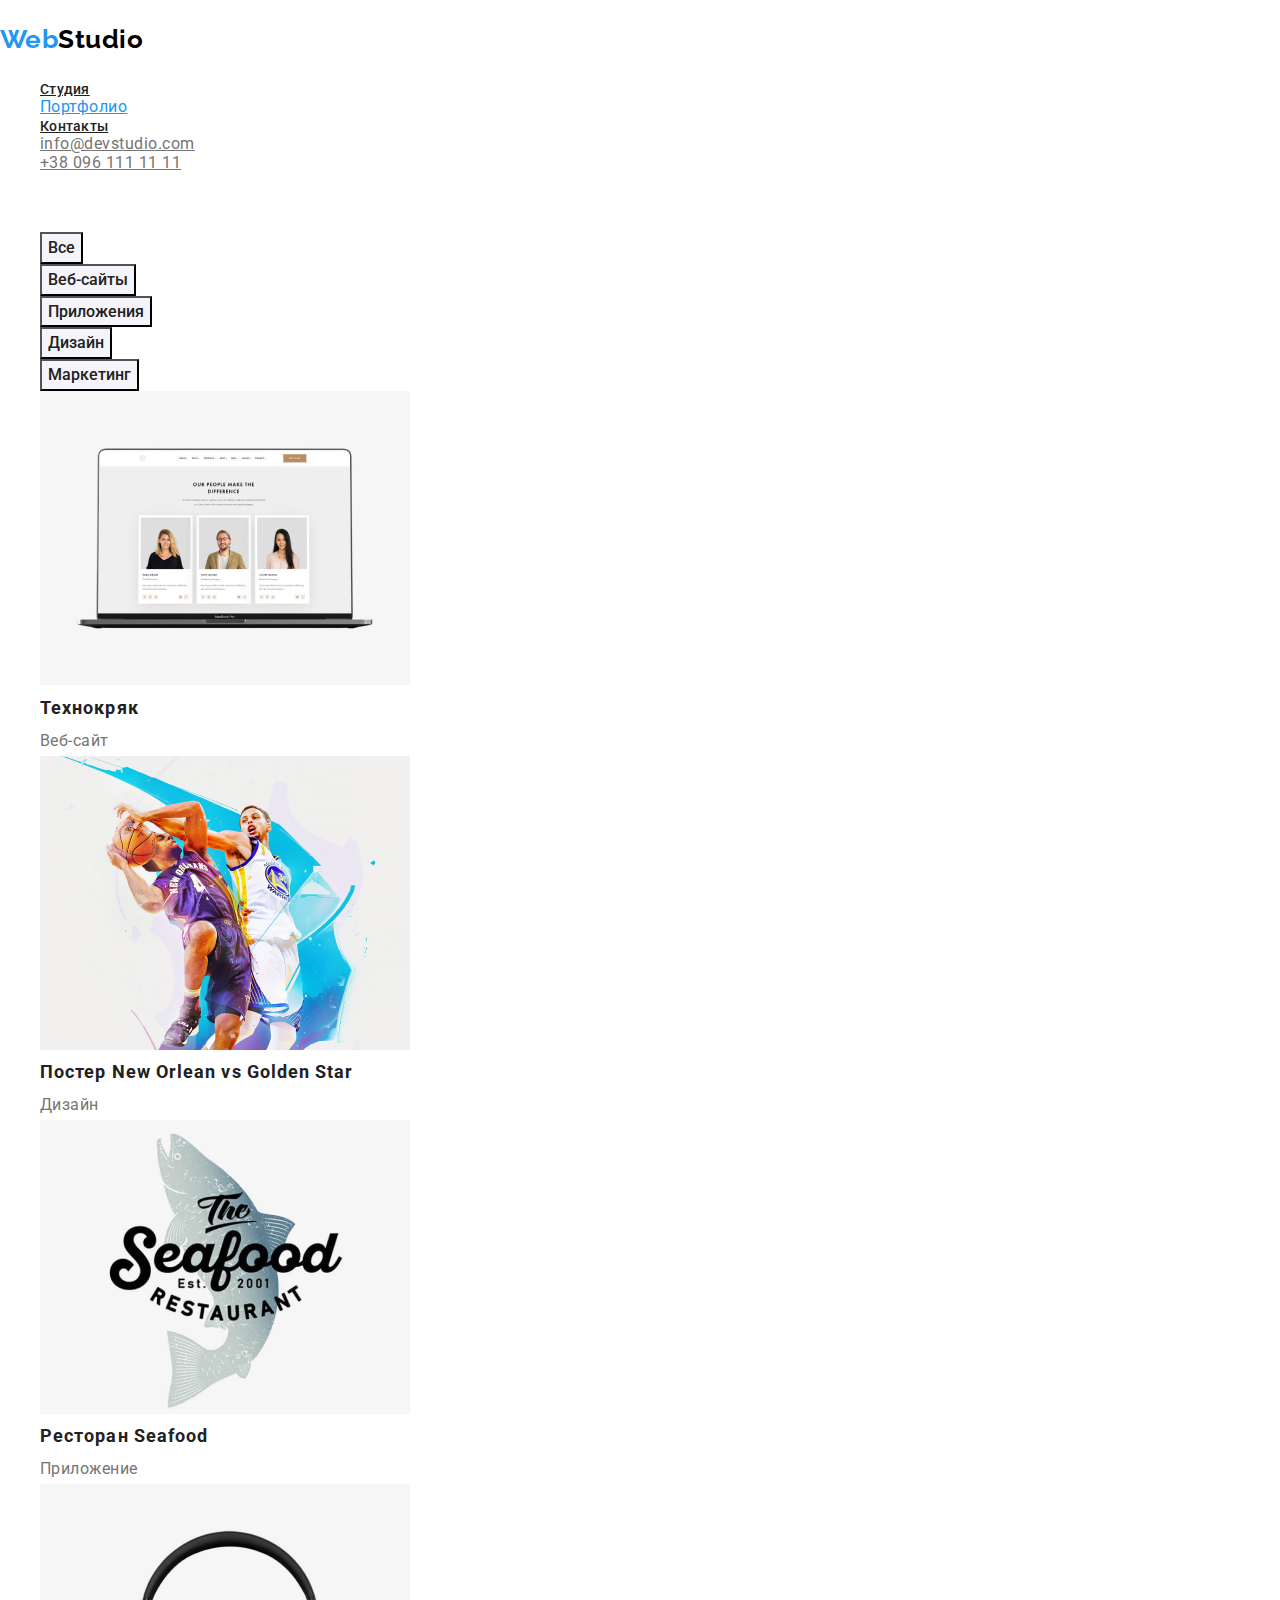
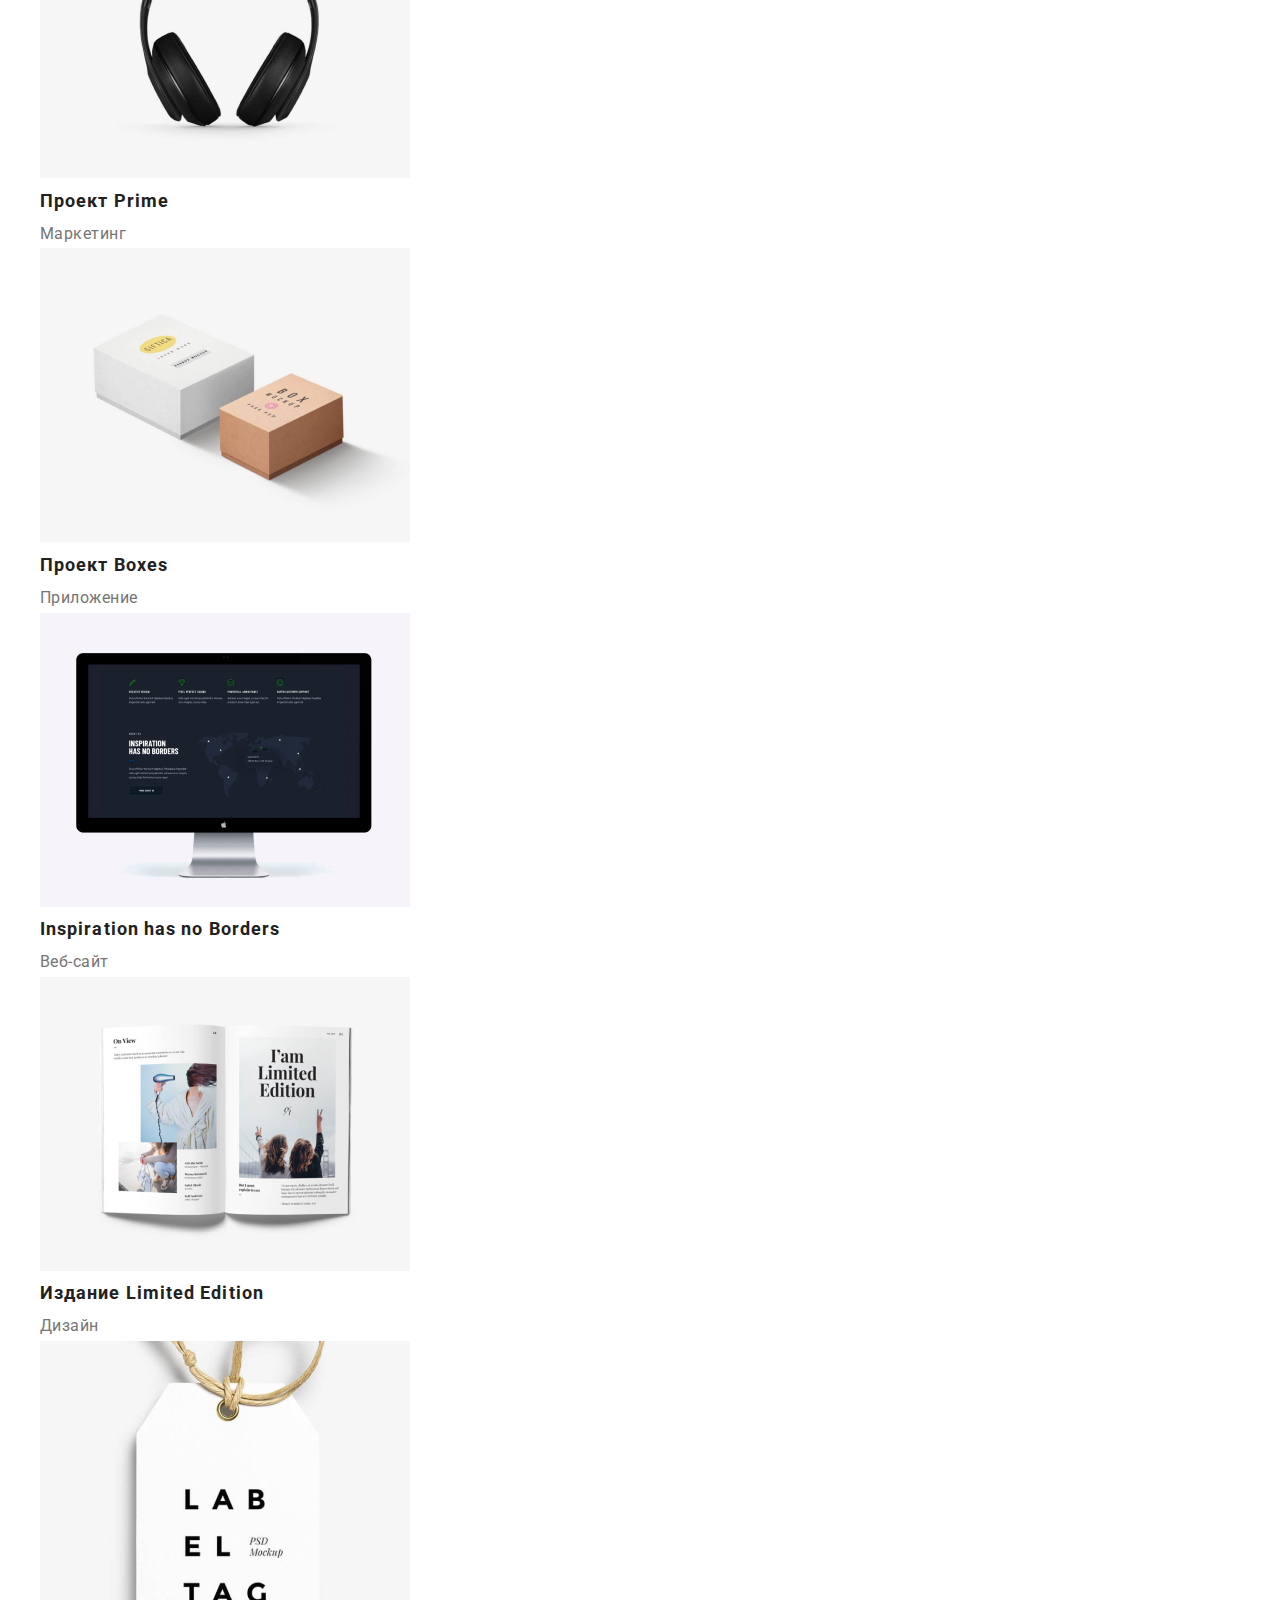
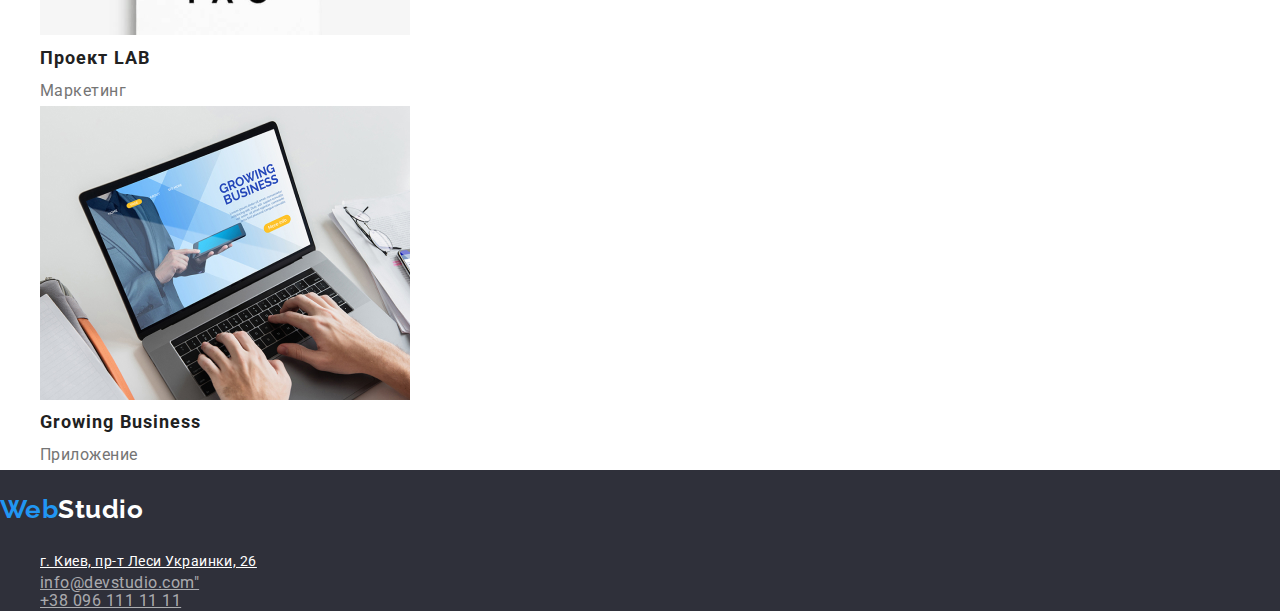
==== portfolio.html @ 5dd2f389 "buttons updted" ====
<!DOCTYPE html>
<html lang="ru">

<head>
    <meta charset="UTF-8" />
    <meta name="description" content="web studio site" />
    <title>бизнес решения</title>
    <link href="https://fonts.googleapis.com/css2?family=Raleway:wght@700&family=Roboto:wght@400;500;700;900&display=swap"
        rel="stylesheet">
    <link rel="stylesheet" href="https://cdnjs.cloudflare.com/ajax/libs/modern-normalize/1.1.0/modern-normalize.min.css">    
       <link rel="stylesheet" href="./css/styles.css">
</head>
<body>
        <header>
        <nav>
            <a href="./index.html" class="logo">Web<span class="logo-color">Studio</span></a>
            <ul class="list">
                <li><a href="./index.html" class="site-nav">Студия</a></li>
                <li><a href="./portfolio.html" class="site-nav-link-current">Портфолио</a></li>
                <li><a href="" class="site-nav">Контакты</a></li>
            </ul>
        </nav>
        <ul class="list">
            <li>
                <a href="mailto:info@devstudio.com" class="contacts">info@devstudio.com</a>
            </li>
            <li><a href="tel:+380961111111" class="contacts">+38 096 111 11 11</a></li>
        </ul>
    </header>
    <main>
        <section>
 <h1>list-of-services</h1>
<ul class="list">
    <li><button type="button" class="button-secondary">Все</button></li>
    <li><button type="button" class="button-secondary">Веб-сайты</button></li>
    <li><button type="button" class="button-secondary">Приложения</button></li>
    <li><button type="button" class="button-secondary">Дизайн</button></li>
    <li><button type="button" class="button-secondary">Маркетинг</button></li>
</ul>  
<ul class="list">
    <li>
    <img src="./images/team.jpg" alt="team" width="370">
   
        <h2 class="portfolio-name">Технокряк</h2>
        <p class="portfolio-filter">Веб-сайт</p>
    </li>
        <li>
            <img src="./images/bascetbolists).jpg" alt="poster" width="370">            <h2 class="portfolio-name">Постер New Orlean vs Golden Star</h2>
            <p class="portfolio-filter">Дизайн</p>
        </li>
            <li>  
                    <img src="./images/resaurant-logo.jpg" alt="logo-of-restaurant" width="370">
                <h2 class="portfolio-name">Ресторан Seafood</h2>
                <p class="portfolio-filter">Приложение</p>
            </li>
                <li>
                    <img src="./images/earpods.jpg" alt="earpods" width="370">
                     <h2 class="portfolio-name">Проект Prime</h2>
                    <p class="portfolio-filter">Маркетинг</p>
                </li>
        <li>
         
            <img src="./images/boxes.jpg" alt="two-boxes" width="370">
           
            <h2 class="portfolio-name">Проект Boxes</h2>
            <p class="portfolio-filter">Приложение</p>
        </li>
        <li>
             <img src="./images/desktop.jpg" alt="desktop" width="370">
              <h2 class="portfolio-name">Inspiration has no Borders</h2>
            <p class="portfolio-filter">Веб-сайт</p>
        </li>
        <li>
              <img src="./images/magazine.jpg" alt="magazin" width="370">
            <h2 class="portfolio-name">Издание Limited Edition</h2>
            <p class="portfolio-filter">Дизайн</p>
        </li>
        <li>
        
            <img src="./images/label-tag.jpg" alt="label-tag" width="370">
            
            <h2 class="portfolio-name">Проект LAB</h2>
            <p class="portfolio-filter">Маркетинг</p>
        </li>
        <li>
          
            <img src="./images/notebook.jpg" alt="note-book" width="370">
           
            <h2 class="portfolio-name">Growing Business</h2>
            <p class="portfolio-filter">Приложение</p>
        </li>
</ul>
</section>
</main>
<footer>
    <a href="./index.html" class="logo">Web<span class="logo-color-footer">Studio</span></a>
    <address>
    <ul class="list">
        <li><a href="" class="address">г. Киев, пр-т Леси Украинки, 26</a></li>
        <li><a href="mailto:info@devstudio.com" class="email">info@devstudio.com"</a> <br></li>
        <li><a href="tel:+380961111111" class="email">+38 096 111 11 11</a></li>
    </ul>
    </address>
    
</footer>
    
</body>
</html>
---- css/styles.css ----
<head>
  <!-- Сначала нормализатор -->
  <link
    rel="stylesheet"
    href="https://cdnjs.cloudflare.com/ajax/libs/modern-normalize/1.0.0/modern-normalize.min.css"
  />
  <!-- Потом ваши стили -->
  <link rel="stylesheet" href="ссылка на ваш файл стилей" />
</head>


html {
  box-sizing: border-box;
}
*,
*::before,
*::after {
  box-sizing: inherit;
}
.container {
  width: 1200px;
  outline: 2px solid tomato;
}

:root {
  --primary-text-color: #757575;
  --title-text-color: #212121;
  --accent-color: #2196f3;
  --primary-white-color: #e5e5e5;
  --primary-background-color: #ffffff;
}

/* general parameters */
body {
  background-color: var(--primary-background-color);
  color: var(--primary-text-color);
  letter-spacing: 0.03em;

  font-family: Roboto, sans-serif;
}

/* header */
.logo {
  font-family: Raleway, sans-serif;
  color: var(--accent-color);

  font-weight: bold;
  font-size: 26px;
  line-height: 1.19;
  text-decoration: none;

  display: inline-block;
  padding-top: 24px;
  padding-bottom: 25px;
}
.logo-color {
  color: #000000;
}
.logo-color-footer {
  color: #ffffff;
}
.list {
  list-style: none;
}
/* nav */
.site-nav {
  color: var(--title-text-color);
  font-weight: 500;
  font-size: 14px;
  line-height: 1.14;
  letter-spacing: 0.02em;

  display: inline-block;
}
.site-nav:hover,
.site-nav:focus {
  color: var(--accent-color);
}
.site-nav-link-current {
  color: var(--accent-color);

  display: inline-block;
}
/* contacts */
.contacts {
  color: var(--primary-text-color);
  display: inline-block;
}
.contacts:hover,
.contacts:focus {
  color: var(--accent-color);
}

.header-nav {
  padding-bottom: 25px;
  padding-top: 25px;
}
.header-contacts {
  padding-bottom: 32px;
  padding-top: 32px;
  min-width: 135px;
  margin-bottom: 0px;
}
/* main section */
.banner {
  background-color: #2f303a;
  width: 1600px;
}
.main-title {
  padding: 200px 252px 280px 252px;
  min-width: 696px;
  margin-bottom: 0px;
  text-align: center;
}
h1 {
  color: var(--primary-background-color);
  font-style: normal;
  font-weight: 900;
  font-size: 44px;
  line-height: 1.36;
  text-align: center;
  letter-spacing: 0.06em;
  text-transform: uppercase;
}
h1,
h2,
h3,
p,
ul {
  margin-top: 0px;
  margin-bottom: 0px;
}
/* Features */
/* features header */
.features-header {
  color: var(--title-text-color);

  font-style: normal;
  font-size: 14px;
  line-height: 1.14;
  letter-spacing: 0.03em;
  text-transform: uppercase;
}
/* features text */
.features-text {
  font-style: normal;
  font-weight: normal;
  font-size: 14px;
  line-height: 1.71;
  letter-spacing: 0.03em;
}

.section-title {
  color: var(--title-text-color);

  font-size: 36px;
  line-height: 1.17;
  text-align: center;
  text-align: center;
  letter-spacing: 0.03em;
}

/* buttons parameters */
.button-primary {
  border-radius: 4px;
  padding: 10px 32px;
  min-width: 200px;
  margin: 350px 500px 200px 500px;
  text-align: center;

  color: var(--primary-background-color);
  background-color: var(--accent-color);

  font-weight: bold;
  font-size: 16px;
  line-height: 1.87;
  display: flex;
  align-items: center;
  text-align: center;
  letter-spacing: 0.06em;
  cursor: pointer;
}
.button-primary-container {
  min-width: 200px;
  margin: 350px 500px 200px 500px;
}
button {
  font: inherit;
  cursor: pointer;
}

/* Team */
.team {
  background-color: var(--primary-white-color);
}
.team-photo {
  background-color: #ffffff;
}

.name {
  color: var(--title-text-color);

  font-style: normal;
  font-weight: 500;
  font-size: 16px;
  line-height: 1.19;
  text-align: center;
}

.position {
  font-size: 16px;
  line-height: 1.19;
  text-align: center;
}

/* footer */
footer {
  background-color: #2f303a;
}
.address {
  color: var(--primary-background-color);
  font-style: normal;
  font-size: 14px;
  line-height: 1.71;
  display: inline-block;
}

.email {
  color: rgba(255, 255, 255, 0.6);
  font-style: normal;
  display: inline-block;
}

.email:hover,
.email:focus {
  color: var(--accent-color);
}

/* Portfolio page */
.button-secondary {
  color: var(--title-text-color);
  background-color: #f5f4fa;
  font-weight: 500;
  font-size: 16px;
  line-height: 1.62;
  text-align: center;
  cursor: pointer;
}
.button-secondary:focus,
.button-secondary:hover {
  color: var(--primary-background-color);
  background-color: var(--accent-color);
}
.portfolio-name {
  color: var(--title-text-color);

  font-style: normal;
  font-size: 18px;
  line-height: 2;
  letter-spacing: 0.06em;
}
.portfolio-filter {
  color: var(--primary-text-color);

  font-weight: normal;
  font-size: 16px;
  line-height: 1.87;
}
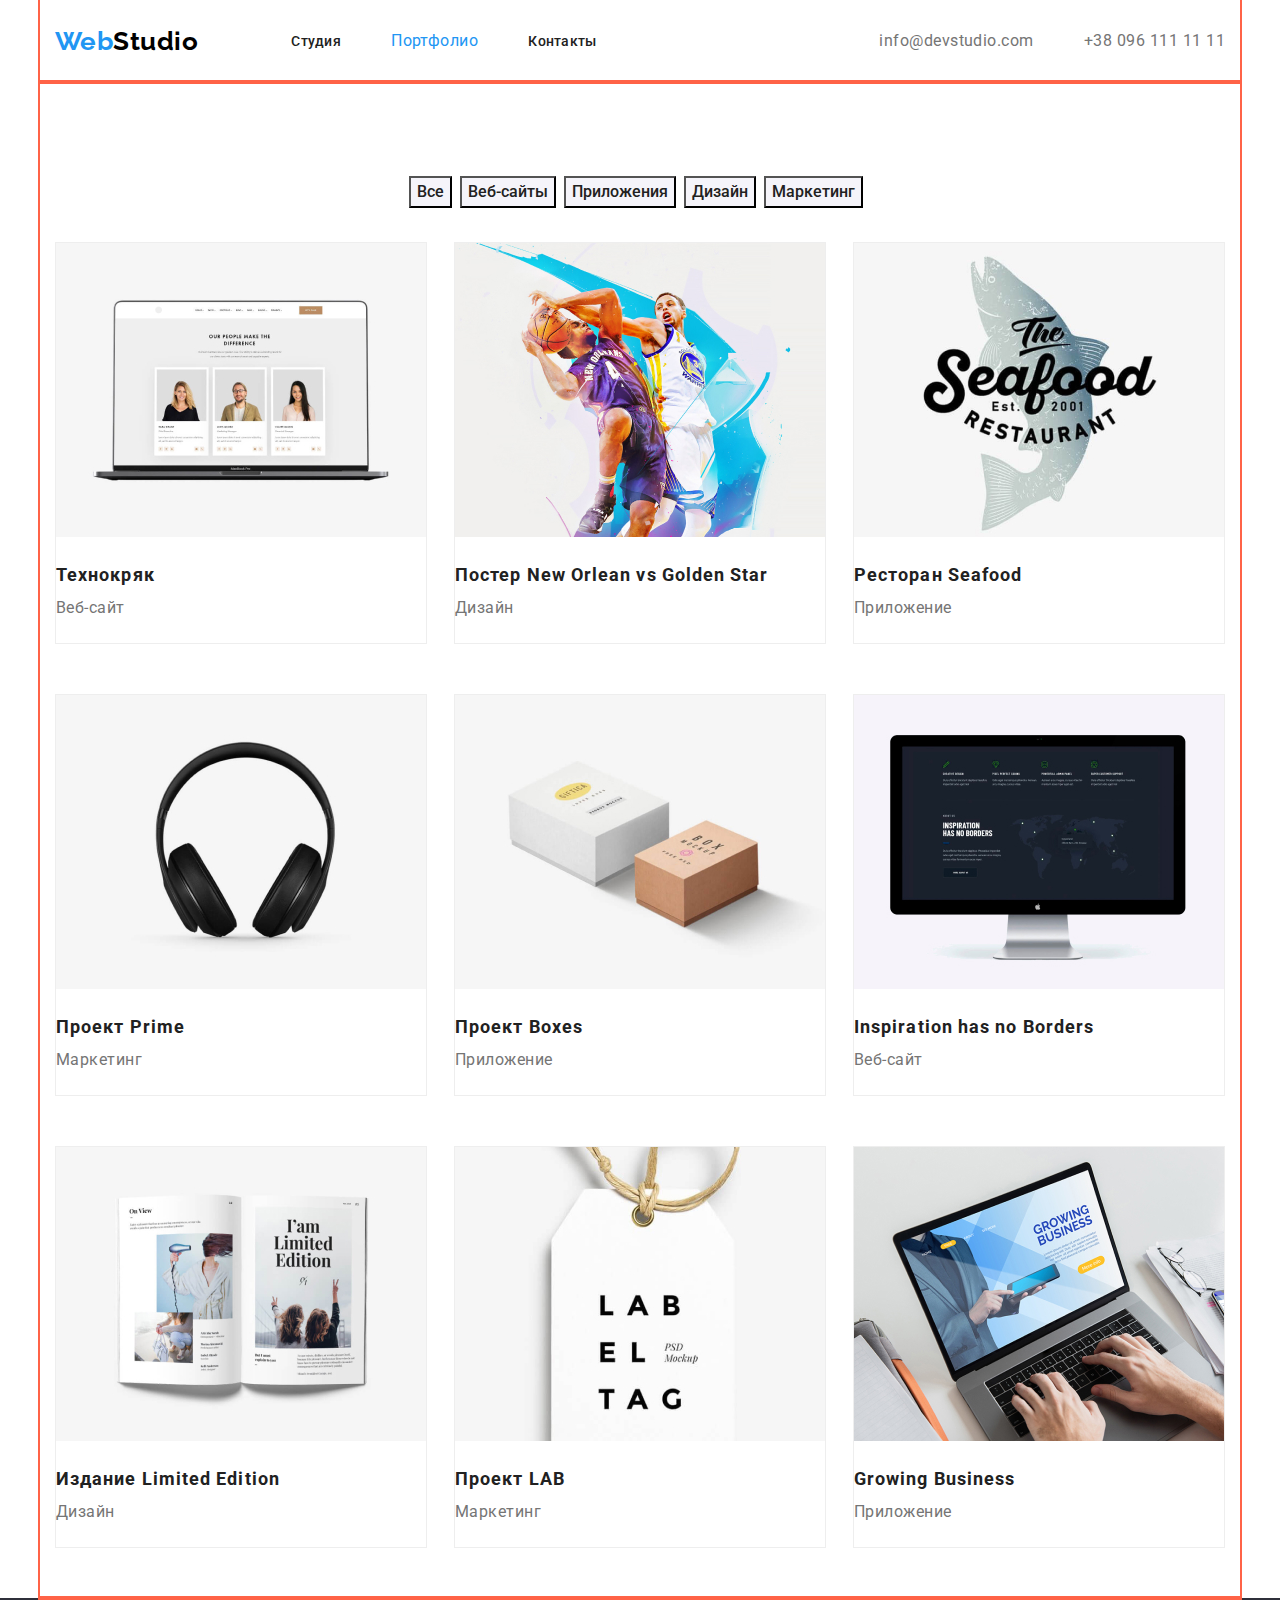
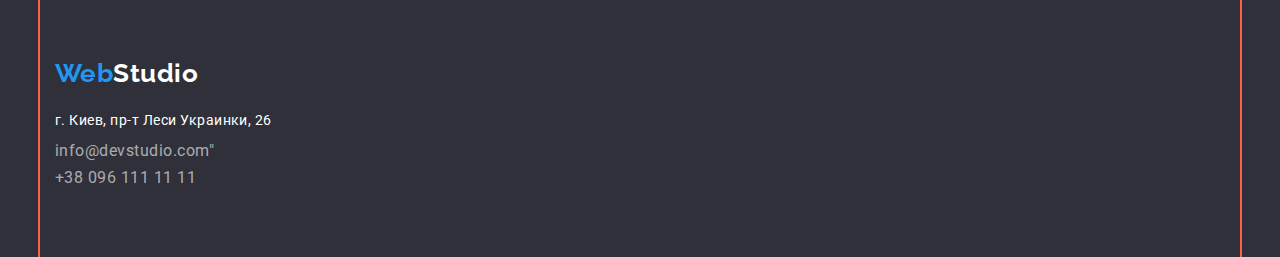
==== commit e36b6763: "portfolio page- flex container sizing" ====
--- a/portfolio.html
+++ b/portfolio.html
@@ -4,85 +4,99 @@
 <head>
     <meta charset="UTF-8" />
     <meta name="description" content="web studio site" />
-    <title>бизнес решения</title>
+    <title>business-solution</title>
+    
     <link href="https://fonts.googleapis.com/css2?family=Raleway:wght@700&family=Roboto:wght@400;500;700;900&display=swap"
         rel="stylesheet">
-    <link rel="stylesheet" href="https://cdnjs.cloudflare.com/ajax/libs/modern-normalize/1.1.0/modern-normalize.min.css">    
-       <link rel="stylesheet" href="./css/styles.css">
+    
+    <link rel="stylesheet" href="https://cdnjs.cloudflare.com/ajax/libs/modern-normalize/1.1.0/modern-normalize.min.css">
+    <link rel="stylesheet" href="./css/styles.css">
+
 </head>
 <body>
-        <header>
-        <nav>
-            <a href="./index.html" class="logo">Web<span class="logo-color">Studio</span></a>
-            <ul class="list">
-                <li><a href="./index.html" class="site-nav">Студия</a></li>
-                <li><a href="./portfolio.html" class="site-nav-link-current">Портфолио</a></li>
-                <li><a href="" class="site-nav">Контакты</a></li>
-            </ul>
+<header>
+    <div class="container">
+        <nav class="nav-container">
+            <div class="logo">
+                <a href="./index.html" class="logo">Web<span class="logo-color">Studio</span></a>
+            </div>
+            <div class="header-nav">
+                <ul class="list nav-container">
+                    <li><a href="./index.html" class= "site-nav">Студия</a></li>
+                    <li><a href="./portfolio.html" class="site-nav-link-current">Портфолио</a></li>
+                    <li><a href="" class="site-nav">Контакты</a></li>
+                </ul>
+            </div>
         </nav>
-        <ul class="list">
+        <ul class="list nav-container">
             <li>
                 <a href="mailto:info@devstudio.com" class="contacts">info@devstudio.com</a>
             </li>
             <li><a href="tel:+380961111111" class="contacts">+38 096 111 11 11</a></li>
         </ul>
-    </header>
+    </div>
+</header>
     <main>
-        <section>
- <h1>list-of-services</h1>
-<ul class="list">
+        <section cont-portfolio>
+            <div class="container">
+ 
+    <h1 hidden>list-of-services</h1>
+<ul class="list portfolio-btn">
     <li><button type="button" class="button-secondary">Все</button></li>
     <li><button type="button" class="button-secondary">Веб-сайты</button></li>
     <li><button type="button" class="button-secondary">Приложения</button></li>
     <li><button type="button" class="button-secondary">Дизайн</button></li>
     <li><button type="button" class="button-secondary">Маркетинг</button></li>
 </ul>  
-<ul class="list">
-    <li>
+
+<div class="list-of-exmp">
+<ul class="list list-of-exmp">
+    <li class="item">
     <img src="./images/team.jpg" alt="team" width="370">
    
         <h2 class="portfolio-name">Технокряк</h2>
         <p class="portfolio-filter">Веб-сайт</p>
+       
     </li>
-        <li>
+        <li class="item">
             <img src="./images/bascetbolists).jpg" alt="poster" width="370">            <h2 class="portfolio-name">Постер New Orlean vs Golden Star</h2>
             <p class="portfolio-filter">Дизайн</p>
         </li>
-            <li>  
+            <li class="item">
                     <img src="./images/resaurant-logo.jpg" alt="logo-of-restaurant" width="370">
                 <h2 class="portfolio-name">Ресторан Seafood</h2>
                 <p class="portfolio-filter">Приложение</p>
             </li>
-                <li>
+                <li class="item">
                     <img src="./images/earpods.jpg" alt="earpods" width="370">
                      <h2 class="portfolio-name">Проект Prime</h2>
                     <p class="portfolio-filter">Маркетинг</p>
                 </li>
-        <li>
+        <li class="item">
          
             <img src="./images/boxes.jpg" alt="two-boxes" width="370">
            
             <h2 class="portfolio-name">Проект Boxes</h2>
             <p class="portfolio-filter">Приложение</p>
         </li>
-        <li>
+        <li class="item">
              <img src="./images/desktop.jpg" alt="desktop" width="370">
               <h2 class="portfolio-name">Inspiration has no Borders</h2>
             <p class="portfolio-filter">Веб-сайт</p>
         </li>
-        <li>
+        <li class="item">
               <img src="./images/magazine.jpg" alt="magazin" width="370">
             <h2 class="portfolio-name">Издание Limited Edition</h2>
             <p class="portfolio-filter">Дизайн</p>
         </li>
-        <li>
+    <li class="item">
         
             <img src="./images/label-tag.jpg" alt="label-tag" width="370">
             
             <h2 class="portfolio-name">Проект LAB</h2>
             <p class="portfolio-filter">Маркетинг</p>
         </li>
-        <li>
+        <li class="item">
           
             <img src="./images/notebook.jpg" alt="note-book" width="370">
            
@@ -90,18 +104,25 @@
             <p class="portfolio-filter">Приложение</p>
         </li>
 </ul>
+</div>
+</div>
 </section>
 </main>
 <footer>
-    <a href="./index.html" class="logo">Web<span class="logo-color-footer">Studio</span></a>
-    <address>
-    <ul class="list">
-        <li><a href="" class="address">г. Киев, пр-т Леси Украинки, 26</a></li>
-        <li><a href="mailto:info@devstudio.com" class="email">info@devstudio.com"</a> <br></li>
-        <li><a href="tel:+380961111111" class="email">+38 096 111 11 11</a></li>
-    </ul>
-    </address>
-    
+    <div class="container">
+        <div class="footerlogo">
+            <a href="./index.html" class="logo">Web<span class="logo-color-footer">Studio</span></a>
+        </div>
+        <address>
+            <div class="addressfooter">
+                <ul class="list">
+                    <li><a href="" class="address">г. Киев, пр-т Леси Украинки, 26</a></li>
+                    <li><a href="mailto:info@devstudio.com" class="email">info@devstudio.com"</a> <br></li>
+                    <li><a href="tel:+380961111111" class="email">+38 096 111 11 11</a></li>
+                </ul>
+            </div>
+        </address>
+    </div>
 </footer>
     
 </body>
--- a/css/styles.css
+++ b/css/styles.css
@@ -1,14 +1,3 @@
-<head>
-  <!-- Сначала нормализатор -->
-  <link
-    rel="stylesheet"
-    href="https://cdnjs.cloudflare.com/ajax/libs/modern-normalize/1.0.0/modern-normalize.min.css"
-  />
-  <!-- Потом ваши стили -->
-  <link rel="stylesheet" href="ссылка на ваш файл стилей" />
-</head>
-
-
 html {
   box-sizing: border-box;
 }
@@ -17,9 +6,13 @@
 *::after {
   box-sizing: inherit;
 }
+
 .container {
   width: 1200px;
   outline: 2px solid tomato;
+  padding-left: 15px;
+  padding-right: 15px;
+  margin: 0 auto;
 }
 
 :root {
@@ -28,6 +21,7 @@
   --accent-color: #2196f3;
   --primary-white-color: #e5e5e5;
   --primary-background-color: #ffffff;
+  --card-set-item: 30px;
 }
 
 /* general parameters */
@@ -49,9 +43,7 @@
   line-height: 1.19;
   text-decoration: none;
 
-  display: inline-block;
-  padding-top: 24px;
-  padding-bottom: 25px;
+  display: flex;
 }
 .logo-color {
   color: #000000;
@@ -71,7 +63,9 @@
   letter-spacing: 0.02em;
 
   display: inline-block;
-}
+  margin-right: 50px;
+}
+
 .site-nav:hover,
 .site-nav:focus {
   color: var(--accent-color);
@@ -80,11 +74,24 @@
   color: var(--accent-color);
 
   display: inline-block;
-}
+  margin-right: 50px;
+}
+
+.nav-container {
+  display: flex;
+
+  align-items: center;
+}
+header .container {
+  display: flex;
+  justify-content: space-between;
+}
+
 /* contacts */
 .contacts {
   color: var(--primary-text-color);
   display: inline-block;
+  margin-left: 50px;
 }
 .contacts:hover,
 .contacts:focus {
@@ -92,19 +99,15 @@
 }
 
 .header-nav {
-  padding-bottom: 25px;
-  padding-top: 25px;
-}
-.header-contacts {
   padding-bottom: 32px;
   padding-top: 32px;
-  min-width: 135px;
-  margin-bottom: 0px;
-}
+  padding-left: 93px;
+}
+
 /* main section */
 .banner {
   background-color: #2f303a;
-  width: 1600px;
+  text-align: center;
 }
 .main-title {
   padding: 200px 252px 280px 252px;
@@ -114,21 +117,31 @@
 }
 h1 {
   color: var(--primary-background-color);
-  font-style: normal;
   font-weight: 900;
   font-size: 44px;
   line-height: 1.36;
   text-align: center;
   letter-spacing: 0.06em;
   text-transform: uppercase;
-}
-h1,
+
+  padding-top: 200px;
+  margin-top: 0;
+}
+
 h2,
 h3,
 p,
 ul {
   margin-top: 0px;
   margin-bottom: 0px;
+  padding: 0;
+}
+
+a {
+  text-decoration: none;
+}
+img {
+  display: block;
 }
 /* Features */
 /* features header */
@@ -140,14 +153,34 @@
   line-height: 1.14;
   letter-spacing: 0.03em;
   text-transform: uppercase;
-}
+  margin-bottom: 10px;
+  padding-top: 94px;
+}
+.features li {
+  margin-bottom: 94px;
+}
+
 /* features text */
 .features-text {
   font-style: normal;
   font-weight: normal;
   font-size: 14px;
   line-height: 1.71;
-  letter-spacing: 0.03em;
+}
+.list-of-features {
+  display: flex;
+  margin-left: -30px;
+}
+.item {
+  border: #eeeeee solid 1px;
+  margin-bottom: 50px;
+}
+.item-feature {
+  flex-basis: calc(100% / 4 - 30px);
+  margin-left: var(--card-set-item);
+}
+.portfolio-filter {
+  margin-bottom: 20px;
 }
 
 .section-title {
@@ -157,15 +190,26 @@
   line-height: 1.17;
   text-align: center;
   text-align: center;
+
   letter-spacing: 0.03em;
+  margin-bottom: 50px;
+}
+
+.photo-work {
+  display: flex;
+  margin-left: -30px;
+  padding-bottom: 94px;
+  justify-content: space-between;
+}
+.item-photo-work {
+  flex-basis: calc(100% / 3 - 30px);
+  margin-left: var(--card-set-item);
 }
 
 /* buttons parameters */
 .button-primary {
   border-radius: 4px;
   padding: 10px 32px;
-  min-width: 200px;
-  margin: 350px 500px 200px 500px;
   text-align: center;
 
   color: var(--primary-background-color);
@@ -174,16 +218,11 @@
   font-weight: bold;
   font-size: 16px;
   line-height: 1.87;
-  display: flex;
-  align-items: center;
-  text-align: center;
   letter-spacing: 0.06em;
   cursor: pointer;
-}
-.button-primary-container {
-  min-width: 200px;
-  margin: 350px 500px 200px 500px;
-}
+  margin-bottom: 200px;
+}
+
 button {
   font: inherit;
   cursor: pointer;
@@ -195,8 +234,12 @@
 }
 .team-photo {
   background-color: #ffffff;
-}
-
+  border-bottom: rgba(0, 0, 0, 0.25) solid 4px;
+  border-radius: 4px;
+}
+.teamcards {
+  display: flex;
+}
 .name {
   color: var(--title-text-color);
 
@@ -212,7 +255,30 @@
   line-height: 1.19;
   text-align: center;
 }
-
+.team .section-title {
+  padding-top: 94px;
+  padding-bottom: 50px;
+  margin-bottom: 0;
+}
+
+.teamset {
+  display: flex;
+  justify-content: space-between;
+  padding-bottom: 94px;
+}
+.teamcards li:not(:last-child) {
+  margin-right: 30px;
+}
+
+.team-photo img {
+  margin-bottom: 30px;
+}
+.team-photo h3 {
+  margin-bottom: 10px;
+}
+.team-photo p {
+  padding-bottom: 30px;
+}
 /* footer */
 footer {
   background-color: #2f303a;
@@ -224,7 +290,17 @@
   line-height: 1.71;
   display: inline-block;
 }
-
+.footerlogo {
+  padding-top: 60px;
+  padding-bottom: 20px;
+  display: flex;
+}
+.addressfooter {
+  padding-bottom: 60px;
+}
+.addressfooter li {
+  padding-bottom: 9px;
+}
 .email {
   color: rgba(255, 255, 255, 0.6);
   font-style: normal;
@@ -237,6 +313,20 @@
 }
 
 /* Portfolio page */
+
+.nav-portfolio {
+  display: flex;
+}
+ul.list.portfolio-btn {
+  display: flex;
+  margin-bottom: 34px;
+  padding-top: 94px;
+  justify-content: center;
+}
+.item img {
+  margin-bottom: 20px;
+}
+
 .button-secondary {
   color: var(--title-text-color);
   background-color: #f5f4fa;
@@ -245,12 +335,30 @@
   line-height: 1.62;
   text-align: center;
   cursor: pointer;
+
+  margin-right: 8px;
+  padding: 6px, 22px;
+  flex-direction: row;
 }
 .button-secondary:focus,
 .button-secondary:hover {
   color: var(--primary-background-color);
   background-color: var(--accent-color);
 }
+ul.list-of-exmp {
+  display: flex;
+  flex-wrap: wrap;
+  justify-content: space-between;
+}
+
+.list-of-exmp > .item {
+  flex-basis: calc(100% / 3 -60px);
+}
+
+.cont-portfolio {
+  padding-bottom: 94px;
+  padding-top: 94px;
+}
 .portfolio-name {
   color: var(--title-text-color);
 
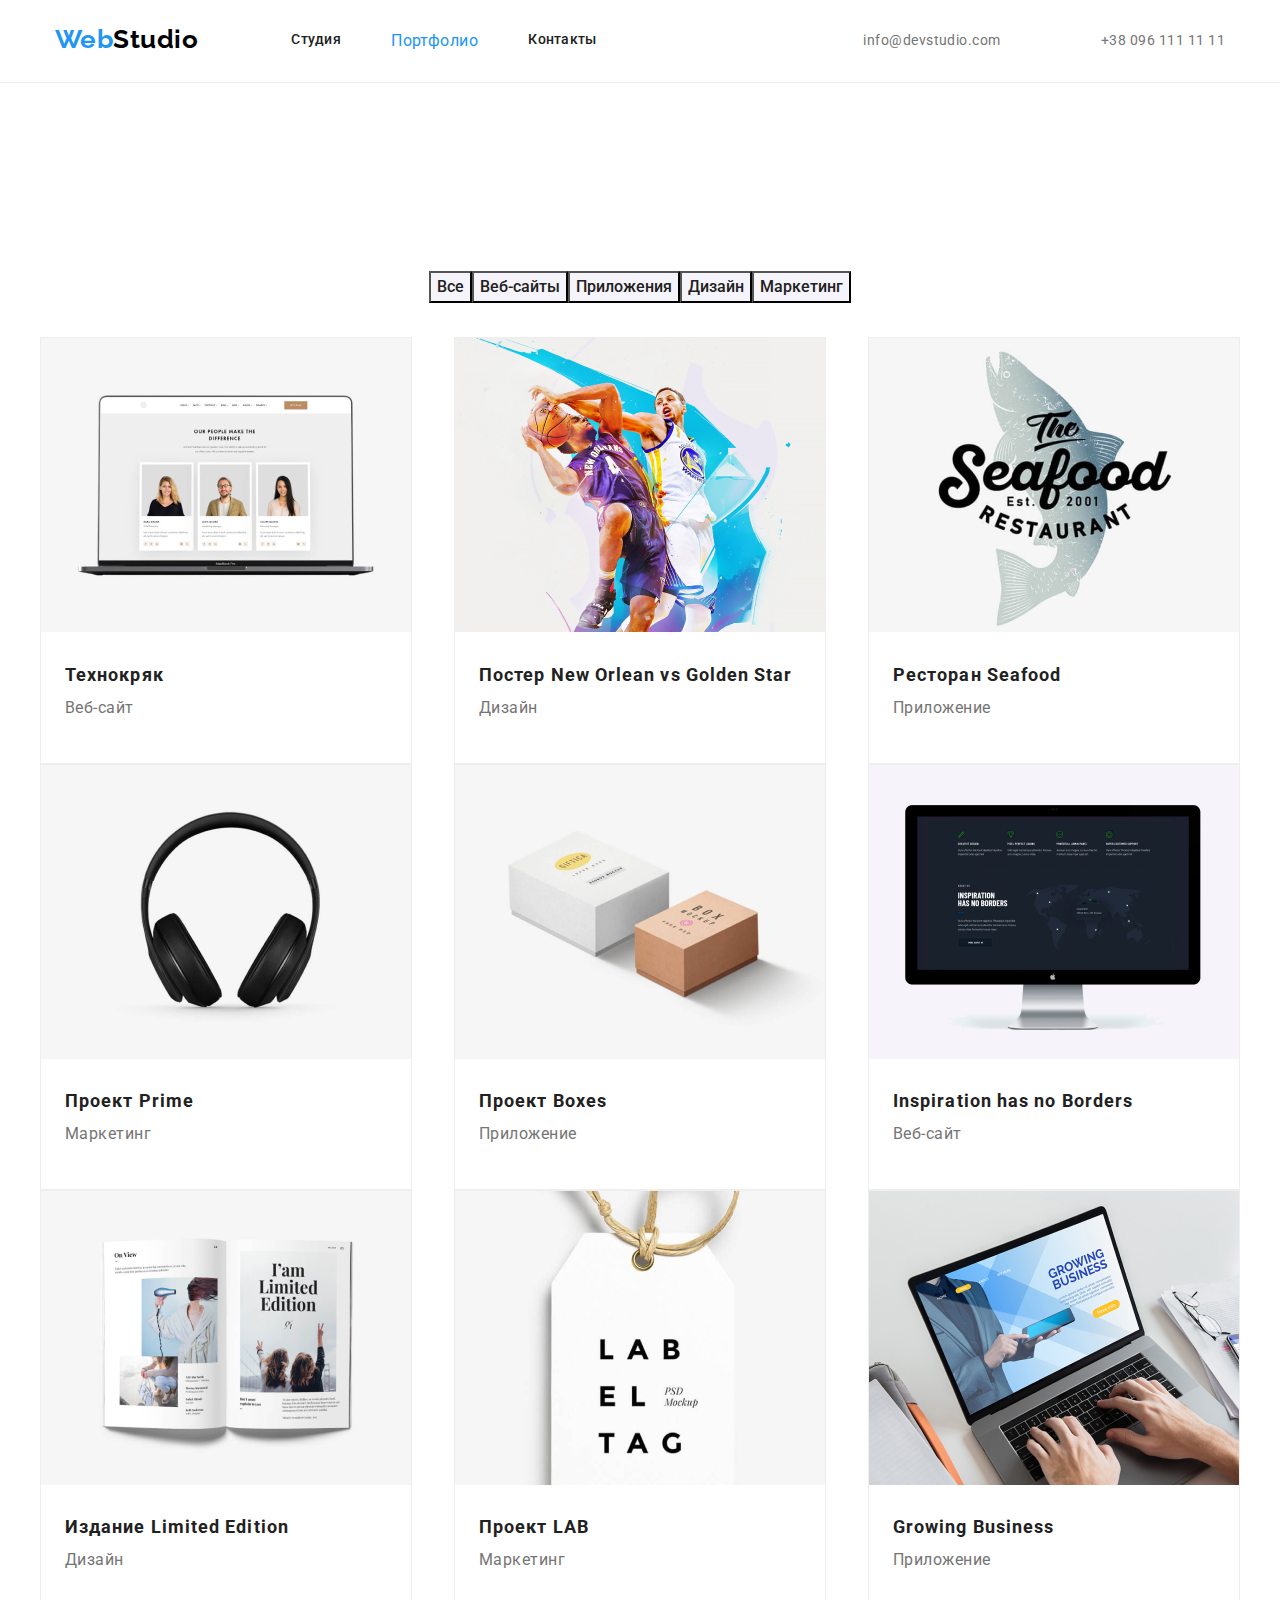
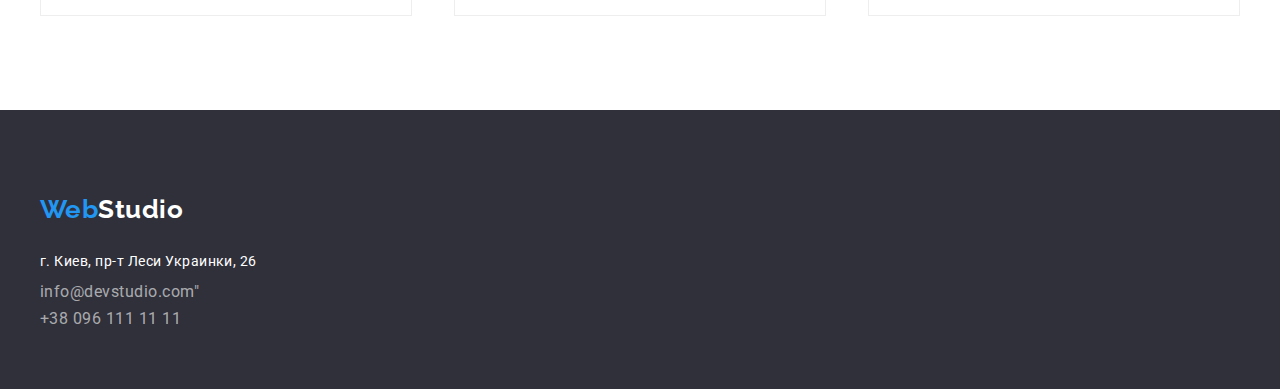
==== commit 576787a1: "fixed margins, adding paddings instead" ====
--- a/portfolio.html
+++ b/portfolio.html
@@ -5,125 +5,144 @@
     <meta charset="UTF-8" />
     <meta name="description" content="web studio site" />
     <title>business-solution</title>
-    
-    <link href="https://fonts.googleapis.com/css2?family=Raleway:wght@700&family=Roboto:wght@400;500;700;900&display=swap"
+
+    <link
+        href="https://fonts.googleapis.com/css2?family=Raleway:wght@700&family=Roboto:wght@400;500;700;900&display=swap"
         rel="stylesheet">
-    
-    <link rel="stylesheet" href="https://cdnjs.cloudflare.com/ajax/libs/modern-normalize/1.1.0/modern-normalize.min.css">
+
+    <link rel="stylesheet"
+        href="https://cdnjs.cloudflare.com/ajax/libs/modern-normalize/1.1.0/modern-normalize.min.css">
     <link rel="stylesheet" href="./css/styles.css">
 
 </head>
+
 <body>
-<header>
-    <div class="container">
-        <nav class="nav-container">
-            <div class="logo">
+    <header>
+        <div class="container">
+            <nav class="nav-container">
                 <a href="./index.html" class="logo">Web<span class="logo-color">Studio</span></a>
+                <!-- <div class="header-nav"> -->
+                <ul class="list nav-container">
+                    <li class="nav-container-item"><a href="./index.html" class="site-nav">Студия</a></li>
+                    <li class="nav-container-item"><a href="./portfolio.html"
+                            class="site-nav-link-current">Портфолио</a></li>
+                    <li class="nav-container-item"><a href="" class="site-nav">Контакты</a></li>
+                </ul>
+                <!-- </div> -->
+            </nav>
+            <ul class="list nav-container">
+                <li class="nav-container-item">
+                    <a href="mailto:info@devstudio.com" class="contacts">info@devstudio.com</a>
+                </li>
+                <li class="nav-container-item"><a href="tel:+380961111111" class="contacts">+38 096 111 11 11</a></li>
+            </ul>
+        </div>
+    </header>
+    <main>
+        <section>
+            <div class="container portfolio">
+
+                <h1 hidden>list-of-services</h1>
+                <ul class="list portfolio-btn">
+                    <li><button type="button" class="button-secondary">Все</button></li>
+                    <li><button type="button" class="button-secondary">Веб-сайты</button></li>
+                    <li><button type="button" class="button-secondary">Приложения</button></li>
+                    <li><button type="button" class="button-secondary">Дизайн</button></li>
+                    <li><button type="button" class="button-secondary">Маркетинг</button></li>
+                </ul>
+
+                <div class="list-of-exmp">
+                    <ul class="list list-of-exmp">
+                        <li class="item">
+                            <img src="./images/team.jpg" alt="team" width="370">
+                            <div class="port-description">
+                                <h2 class="portfolio-name">Технокряк</h2>
+                                <p class="portfolio-filter">Веб-сайт</p>
+                            </div>
+                        </li>
+                        <li class="item">
+                            <img src="./images/bascetbolists).jpg" alt="poster" width="370">
+                            <div class="port-description">
+                                <h2 class="portfolio-name">Постер New Orlean vs Golden Star</h2>
+                                <p class="portfolio-filter">Дизайн</p>
+                            </div>
+                        </li>
+                        <li class="item">
+                            <img src="./images/resaurant-logo.jpg" alt="logo-of-restaurant" width="370">
+                            <div class="port-description">
+                                <h2 class="portfolio-name">Ресторан Seafood</h2>
+                                <p class="portfolio-filter">Приложение</p>
+                            </div>
+                        </li>
+                        <li class="item">
+                            <img src="./images/earpods.jpg" alt="earpods" width="370">
+                            <div class="port-description">
+                                <h2 class="portfolio-name">Проект Prime</h2>
+                                <p class="portfolio-filter">Маркетинг</p>
+                            </div>
+                        </li>
+                        <li class="item">
+
+                            <img src="./images/boxes.jpg" alt="two-boxes" width="370">
+                            <div class="port-description">
+                                <h2 class="portfolio-name">Проект Boxes</h2>
+                                <p class="portfolio-filter">Приложение</p>
+                            </div>
+                        </li>
+                        <li class="item">
+                            <img src="./images/desktop.jpg" alt="desktop" width="370">
+                            <div class="port-description">
+                                <h2 class="portfolio-name">Inspiration has no Borders</h2>
+                                <p class="portfolio-filter">Веб-сайт</p>
+                            </div>
+                        </li>
+                        <li class="item">
+                            <img src="./images/magazine.jpg" alt="magazin" width="370">
+
+                            <div class="port-description">
+                                <h2 class="portfolio-name">Издание Limited Edition</h2>
+                                <p class="portfolio-filter">Дизайн</p>
+                            </div>
+                        </li>
+                        <li class="item">
+
+                            <img src="./images/label-tag.jpg" alt="label-tag" width="370">
+                            <div class="port-description">
+                                <h2 class="portfolio-name">Проект LAB</h2>
+                                <p class="portfolio-filter">Маркетинг</p>
+                            </div>
+                        </li>
+                        <li class="item">
+
+                            <img src="./images/notebook.jpg" alt="note-book" width="370">
+                            <div class="port-description">
+                                <h2 class="portfolio-name">Growing Business</h2>
+                                <p class="portfolio-filter">Приложение</p>
+                            </div>
+                        </li>
+                    </ul>
+                </div>
             </div>
-            <div class="header-nav">
-                <ul class="list nav-container">
-                    <li><a href="./index.html" class= "site-nav">Студия</a></li>
-                    <li><a href="./portfolio.html" class="site-nav-link-current">Портфолио</a></li>
-                    <li><a href="" class="site-nav">Контакты</a></li>
+        </section>
+    </main>
+    <footer>
+        <div class="container footer">
+
+            <a href="./index.html" class="logo">Web<span class="logo-color-footer">Studio</span></a>
+
+            <address>
+
+                <ul class="list addressfooter">
+                    <li class="footerlink"><a href="" class="address">г. Киев, пр-т Леси Украинки, 26</a></li>
+                    <li class="footerlink"><a href="mailto:info@devstudio.com" class="email">info@devstudio.com"</a>
+                        <br>
+                    </li>
+                    <li class="footerlink"><a href="tel:+380961111111" class="email">+38 096 111 11 11</a></li>
                 </ul>
-            </div>
-        </nav>
-        <ul class="list nav-container">
-            <li>
-                <a href="mailto:info@devstudio.com" class="contacts">info@devstudio.com</a>
-            </li>
-            <li><a href="tel:+380961111111" class="contacts">+38 096 111 11 11</a></li>
-        </ul>
-    </div>
-</header>
-    <main>
-        <section cont-portfolio>
-            <div class="container">
- 
-    <h1 hidden>list-of-services</h1>
-<ul class="list portfolio-btn">
-    <li><button type="button" class="button-secondary">Все</button></li>
-    <li><button type="button" class="button-secondary">Веб-сайты</button></li>
-    <li><button type="button" class="button-secondary">Приложения</button></li>
-    <li><button type="button" class="button-secondary">Дизайн</button></li>
-    <li><button type="button" class="button-secondary">Маркетинг</button></li>
-</ul>  
+            </address>
+        </div>
+    </footer>
 
-<div class="list-of-exmp">
-<ul class="list list-of-exmp">
-    <li class="item">
-    <img src="./images/team.jpg" alt="team" width="370">
-   
-        <h2 class="portfolio-name">Технокряк</h2>
-        <p class="portfolio-filter">Веб-сайт</p>
-       
-    </li>
-        <li class="item">
-            <img src="./images/bascetbolists).jpg" alt="poster" width="370">            <h2 class="portfolio-name">Постер New Orlean vs Golden Star</h2>
-            <p class="portfolio-filter">Дизайн</p>
-        </li>
-            <li class="item">
-                    <img src="./images/resaurant-logo.jpg" alt="logo-of-restaurant" width="370">
-                <h2 class="portfolio-name">Ресторан Seafood</h2>
-                <p class="portfolio-filter">Приложение</p>
-            </li>
-                <li class="item">
-                    <img src="./images/earpods.jpg" alt="earpods" width="370">
-                     <h2 class="portfolio-name">Проект Prime</h2>
-                    <p class="portfolio-filter">Маркетинг</p>
-                </li>
-        <li class="item">
-         
-            <img src="./images/boxes.jpg" alt="two-boxes" width="370">
-           
-            <h2 class="portfolio-name">Проект Boxes</h2>
-            <p class="portfolio-filter">Приложение</p>
-        </li>
-        <li class="item">
-             <img src="./images/desktop.jpg" alt="desktop" width="370">
-              <h2 class="portfolio-name">Inspiration has no Borders</h2>
-            <p class="portfolio-filter">Веб-сайт</p>
-        </li>
-        <li class="item">
-              <img src="./images/magazine.jpg" alt="magazin" width="370">
-            <h2 class="portfolio-name">Издание Limited Edition</h2>
-            <p class="portfolio-filter">Дизайн</p>
-        </li>
-    <li class="item">
-        
-            <img src="./images/label-tag.jpg" alt="label-tag" width="370">
-            
-            <h2 class="portfolio-name">Проект LAB</h2>
-            <p class="portfolio-filter">Маркетинг</p>
-        </li>
-        <li class="item">
-          
-            <img src="./images/notebook.jpg" alt="note-book" width="370">
-           
-            <h2 class="portfolio-name">Growing Business</h2>
-            <p class="portfolio-filter">Приложение</p>
-        </li>
-</ul>
-</div>
-</div>
-</section>
-</main>
-<footer>
-    <div class="container">
-        <div class="footerlogo">
-            <a href="./index.html" class="logo">Web<span class="logo-color-footer">Studio</span></a>
-        </div>
-        <address>
-            <div class="addressfooter">
-                <ul class="list">
-                    <li><a href="" class="address">г. Киев, пр-т Леси Украинки, 26</a></li>
-                    <li><a href="mailto:info@devstudio.com" class="email">info@devstudio.com"</a> <br></li>
-                    <li><a href="tel:+380961111111" class="email">+38 096 111 11 11</a></li>
-                </ul>
-            </div>
-        </address>
-    </div>
-</footer>
-    
 </body>
+
 </html>--- a/css/styles.css
+++ b/css/styles.css
@@ -9,7 +9,6 @@
 
 .container {
   width: 1200px;
-  outline: 2px solid tomato;
   padding-left: 15px;
   padding-right: 15px;
   margin: 0 auto;
@@ -33,7 +32,16 @@
   font-family: Roboto, sans-serif;
 }
 
-/* header */
+/* ==========  HEADER  =========== */
+header {
+  border-bottom: solid 1px rgba(236, 236, 236, 1);
+}
+
+header .container {
+  display: flex;
+  justify-content: space-between;
+}
+
 .logo {
   font-family: Raleway, sans-serif;
   color: var(--accent-color);
@@ -42,8 +50,11 @@
   font-size: 26px;
   line-height: 1.19;
   text-decoration: none;
-
-  display: flex;
+  display: inline-block;
+  margin-right: 93px;
+}
+a.logo {
+  padding: 24px 0px 25px 0px;
 }
 .logo-color {
   color: #000000;
@@ -54,7 +65,8 @@
 .list {
   list-style: none;
 }
-/* nav */
+/*========== NAV  ========= */
+
 .site-nav {
   color: var(--title-text-color);
   font-weight: 500;
@@ -63,7 +75,7 @@
   letter-spacing: 0.02em;
 
   display: inline-block;
-  margin-right: 50px;
+  /* margin-right: 50px; */
 }
 
 .site-nav:hover,
@@ -74,40 +86,49 @@
   color: var(--accent-color);
 
   display: inline-block;
+  /* margin-right: 50px; */
+}
+
+.nav-container-item a {
+  display: block;
+  align-items: center;
+  padding: 32px 0;
+}
+.list.nav-container :not(:last-child) {
   margin-right: 50px;
-}
-
+  /* display: flex; */
+}
 .nav-container {
   display: flex;
-
-  align-items: center;
-}
-header .container {
-  display: flex;
-  justify-content: space-between;
-}
-
-/* contacts */
+  /* padding-top: 24px;
+  padding-bottom: 25px; */
+}
+/* ========= CONTACTS ======= */
 .contacts {
   color: var(--primary-text-color);
   display: inline-block;
   margin-left: 50px;
+  font-size: 14px;
+  font-style: 500;
+  line-height: 1.17;
 }
 .contacts:hover,
 .contacts:focus {
   color: var(--accent-color);
 }
 
-.header-nav {
+/* .heaer-nav {
   padding-bottom: 32px;
   padding-top: 32px;
   padding-left: 93px;
-}
-
-/* main section */
+} */
+
+/* ======== MAIN SECTION  ======= */
 .banner {
   background-color: #2f303a;
   text-align: center;
+  padding-top: 200px;
+  padding-bottom: 200px;
 }
 .main-title {
   padding: 200px 252px 280px 252px;
@@ -124,8 +145,8 @@
   letter-spacing: 0.06em;
   text-transform: uppercase;
 
-  padding-top: 200px;
-  margin-top: 0;
+  /* padding-top: 200px;
+  margin-top: 0; */
 }
 
 h2,
@@ -140,11 +161,16 @@
 a {
   text-decoration: none;
 }
-img {
+*img {
   display: block;
 }
-/* Features */
+/*=======  FEATURES ========= */
+
 /* features header */
+.container.features {
+  padding: 94px 0px;
+}
+
 .features-header {
   color: var(--title-text-color);
 
@@ -154,11 +180,11 @@
   letter-spacing: 0.03em;
   text-transform: uppercase;
   margin-bottom: 10px;
-  padding-top: 94px;
-}
-.features li {
+  /* padding-top: 94px; */
+}
+/* .features li {
   margin-bottom: 94px;
-}
+} */
 
 /* features text */
 .features-text {
@@ -173,8 +199,12 @@
 }
 .item {
   border: #eeeeee solid 1px;
-  margin-bottom: 50px;
-}
+  /* margin-bottom: 30px; */
+}
+/* .port-description :nth-child(-n + 6){
+margin-bottom: 30px;
+} */
+
 .item-feature {
   flex-basis: calc(100% / 4 - 30px);
   margin-left: var(--card-set-item);
@@ -183,6 +213,9 @@
   margin-bottom: 20px;
 }
 
+.container.scope {
+  padding: 0px 0px 94px 0px;
+}
 .section-title {
   color: var(--title-text-color);
 
@@ -198,15 +231,15 @@
 .photo-work {
   display: flex;
   margin-left: -30px;
-  padding-bottom: 94px;
-  justify-content: space-between;
+  /* padding-bottom: 94px; */
+  /* justify-content: space-between; */
 }
 .item-photo-work {
   flex-basis: calc(100% / 3 - 30px);
   margin-left: var(--card-set-item);
 }
 
-/* buttons parameters */
+/*==========  buttons parameters =====*/
 .button-primary {
   border-radius: 4px;
   padding: 10px 32px;
@@ -220,7 +253,7 @@
   line-height: 1.87;
   letter-spacing: 0.06em;
   cursor: pointer;
-  margin-bottom: 200px;
+  /* margin-bottom: 200px; */
 }
 
 button {
@@ -228,17 +261,33 @@
   cursor: pointer;
 }
 
-/* Team */
+/*=========== TEAM =============*/
+.container.team {
+  padding: 94px 0px;
+}
+
 .team {
-  background-color: var(--primary-white-color);
-}
-.team-photo {
+  /* background-color: var(--primary-white-color); */
+  background-color: #f5f4fa;
+}
+/* .team-photo {
   background-color: #ffffff;
   border-bottom: rgba(0, 0, 0, 0.25) solid 4px;
   border-radius: 4px;
-}
-.teamcards {
-  display: flex;
+} */
+
+.team-photo{
+  padding: 30px 0px;
+  /* text-align: center; */
+}
+.list.teamcards {
+  display: flex;
+  justify-content: space-between;
+  flex-wrap: wrap;
+}
+
+.teamcards li{
+  width: 270px;
 }
 .name {
   color: var(--title-text-color);
@@ -255,20 +304,20 @@
   line-height: 1.19;
   text-align: center;
 }
-.team .section-title {
+/* .team .section-title {
   padding-top: 94px;
   padding-bottom: 50px;
-  margin-bottom: 0;
-}
-
-.teamset {
+  margin-bottom: 0; */
+}
+
+/* .teamset {
   display: flex;
   justify-content: space-between;
-  padding-bottom: 94px;
-}
-.teamcards li:not(:last-child) {
+  padding-bottom: 94px; */
+}
+/* .teamcards li:not(:last-child) {
   margin-right: 30px;
-}
+} */
 
 .team-photo img {
   margin-bottom: 30px;
@@ -276,13 +325,16 @@
 .team-photo h3 {
   margin-bottom: 10px;
 }
-.team-photo p {
+/* .team-photo p {
   padding-bottom: 30px;
-}
-/* footer */
+} */
+/* ======  FOOTER ========= */
 footer {
   background-color: #2f303a;
 }
+.container.footer{
+padding: 60px 0px 60px 0px;
+}
 .address {
   color: var(--primary-background-color);
   font-style: normal;
@@ -290,17 +342,35 @@
   line-height: 1.71;
   display: inline-block;
 }
-.footerlogo {
+
+
+/* .footerlogo {
   padding-top: 60px;
   padding-bottom: 20px;
   display: flex;
-}
-.addressfooter {
-  padding-bottom: 60px;
-}
-.addressfooter li {
+} */
+/* .list.addressfooter {
+  margin-top: 20px;
+  /* padding-bottom: 60px; */
+
+/* .list.addressfooter li{
+  margin-bottom: 9px;
+} */
+.list.addressfooter li:not(:last-child) {
+  margin-bottom: 9px;
+}
+
+/* .footerlink a {
+display:block
+}
+.footerlink a:not(:last-child) { */
+  /* display: block; */
+  /* padding-bottom: 9px;
+} */
+
+/* .addressfooter li {
   padding-bottom: 9px;
-}
+} */
 .email {
   color: rgba(255, 255, 255, 0.6);
   font-style: normal;
@@ -312,8 +382,12 @@
   color: var(--accent-color);
 }
 
-/* Portfolio page */
-
+
+/* ======  PORTFOLIO PAGE ======= */
+
+.container.portfolio{
+  padding: 94px 0px;
+}
 .nav-portfolio {
   display: flex;
 }
@@ -322,9 +396,6 @@
   margin-bottom: 34px;
   padding-top: 94px;
   justify-content: center;
-}
-.item img {
-  margin-bottom: 20px;
 }
 
 .button-secondary {
@@ -340,6 +411,10 @@
   padding: 6px, 22px;
   flex-direction: row;
 }
+.button-secondary:last-child {
+  margin-right: 0px;
+}
+
 .button-secondary:focus,
 .button-secondary:hover {
   color: var(--primary-background-color);
@@ -349,15 +424,14 @@
   display: flex;
   flex-wrap: wrap;
   justify-content: space-between;
-}
+  }
 
 .list-of-exmp > .item {
-  flex-basis: calc(100% / 3 -60px);
-}
-
-.cont-portfolio {
-  padding-bottom: 94px;
-  padding-top: 94px;
+  flex-basis: calc(100% / 3 - 60px);
+}
+
+.port-description{
+padding: 20px 24px;
 }
 .portfolio-name {
   color: var(--title-text-color);
@@ -374,3 +448,11 @@
   font-size: 16px;
   line-height: 1.87;
 }
+
+.item li :nth-child(n + 7) {
+  margin-bottom: 30px;
+}
+/* .list-of-exmp li:nth-child(n + 7) {
+  margin-bottom: 0px;
+  padding-bottom: 94px;
+} */
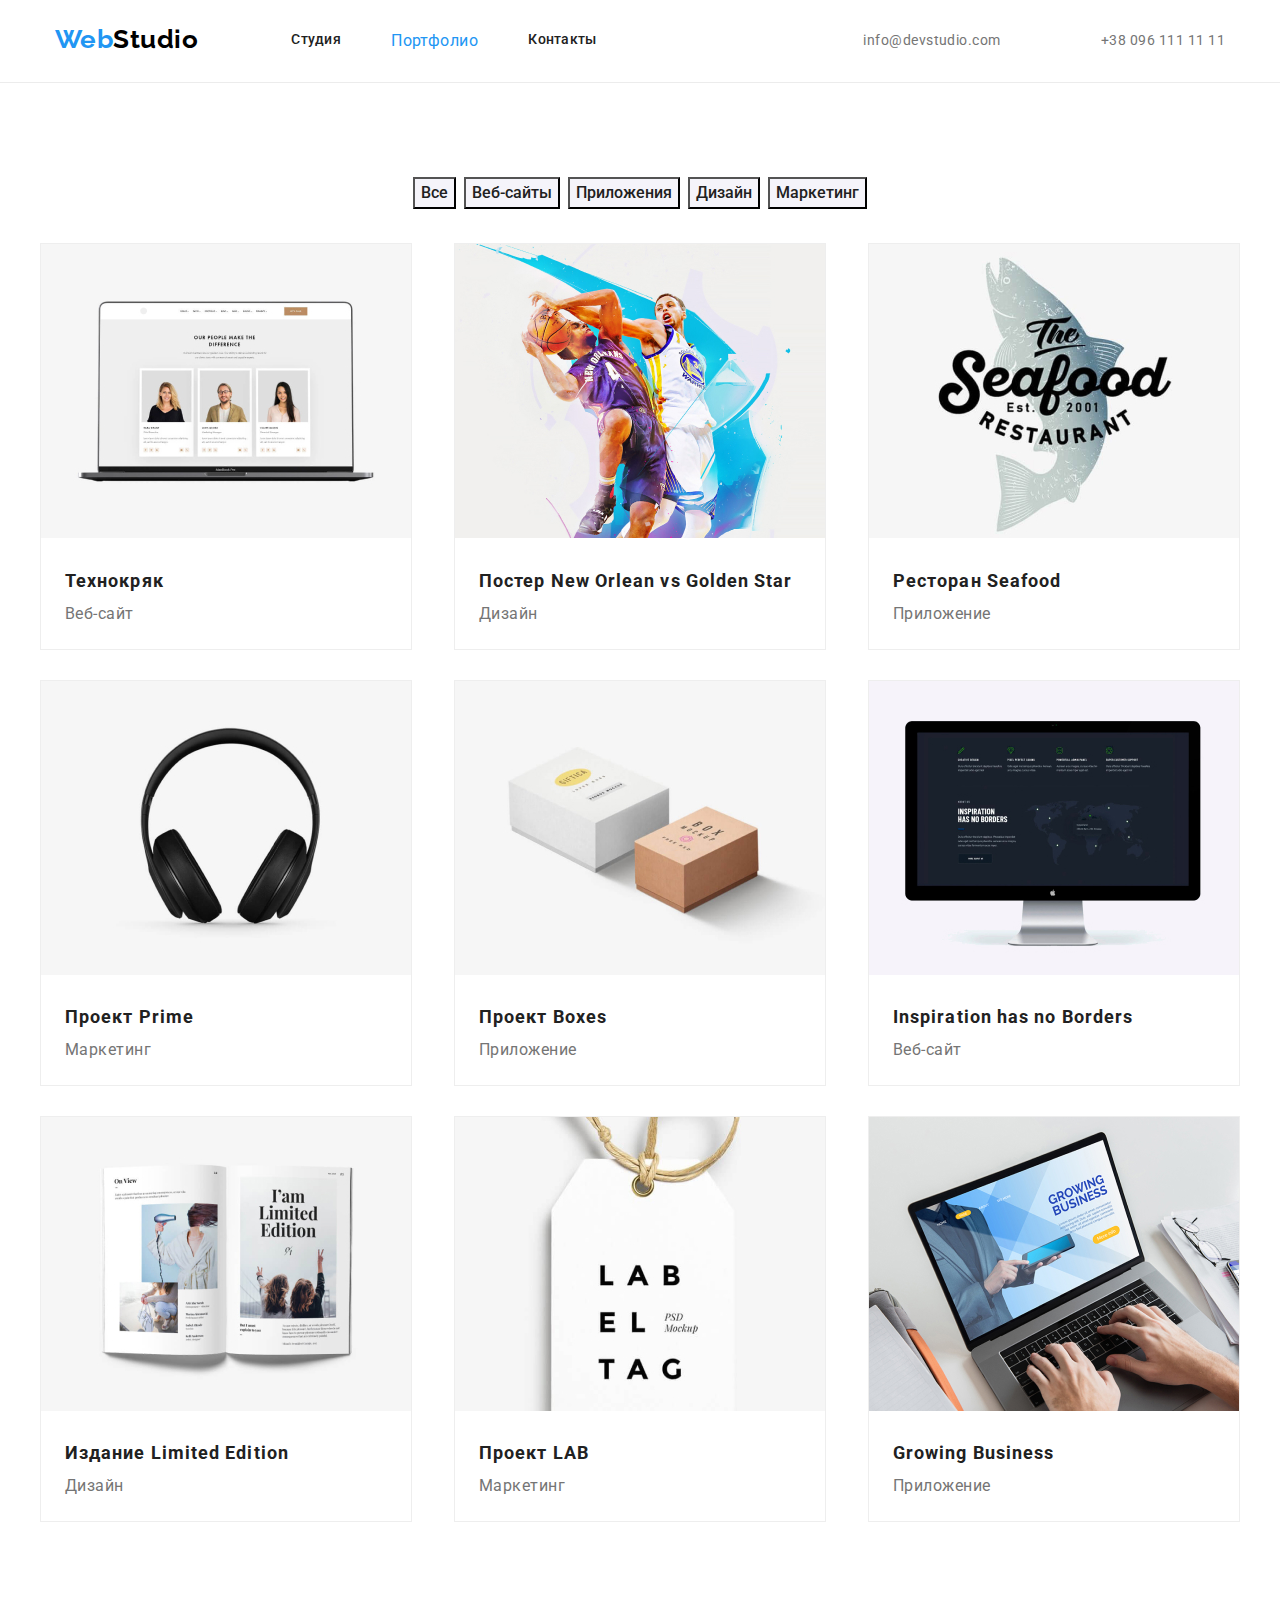
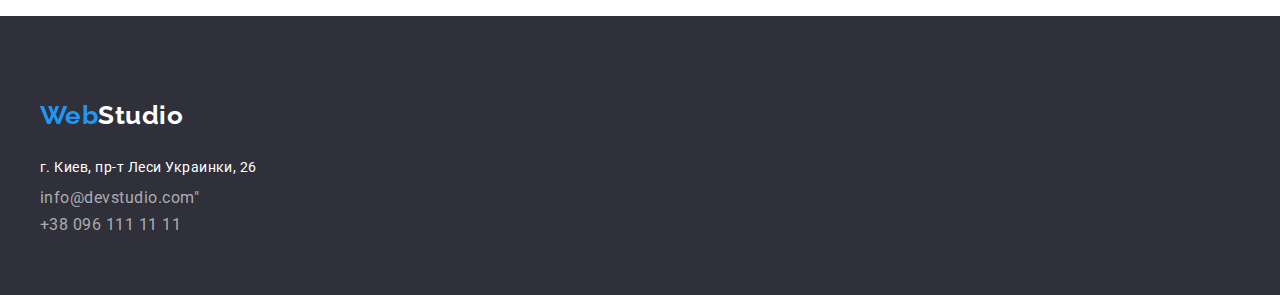
==== commit dbbc021e: "margin added in portfolio page" ====
--- a/portfolio.html
+++ b/portfolio.html
@@ -39,9 +39,8 @@
         </div>
     </header>
     <main>
-        <section>
-            <div class="container portfolio">
-
+        <section class="container portfolio">
+           
                 <h1 hidden>list-of-services</h1>
                 <ul class="list portfolio-btn">
                     <li><button type="button" class="button-secondary">Все</button></li>
@@ -122,7 +121,7 @@
                         </li>
                     </ul>
                 </div>
-            </div>
+            
         </section>
     </main>
     <footer>
--- a/css/styles.css
+++ b/css/styles.css
@@ -197,21 +197,15 @@
   display: flex;
   margin-left: -30px;
 }
-.item {
-  border: #eeeeee solid 1px;
-  /* margin-bottom: 30px; */
-}
-/* .port-description :nth-child(-n + 6){
-margin-bottom: 30px;
-} */
+
 
 .item-feature {
   flex-basis: calc(100% / 4 - 30px);
   margin-left: var(--card-set-item);
 }
-.portfolio-filter {
+/* .portfolio-filter {
   margin-bottom: 20px;
-}
+} */
 
 .container.scope {
   padding: 0px 0px 94px 0px;
@@ -394,7 +388,7 @@
 ul.list.portfolio-btn {
   display: flex;
   margin-bottom: 34px;
-  padding-top: 94px;
+  /* padding-top: 94px; */
   justify-content: center;
 }
 
@@ -407,12 +401,13 @@
   text-align: center;
   cursor: pointer;
 
-  margin-right: 8px;
+  /* margin-right: 8px; */
   padding: 6px, 22px;
   flex-direction: row;
 }
-.button-secondary:last-child {
-  margin-right: 0px;
+.portfolio-btn li:not(:last-child) {
+  
+  margin-right: 8px;
 }
 
 .button-secondary:focus,
@@ -432,6 +427,7 @@
 
 .port-description{
 padding: 20px 24px;
+
 }
 .portfolio-name {
   color: var(--title-text-color);
@@ -449,10 +445,20 @@
   line-height: 1.87;
 }
 
-.item li :nth-child(n + 7) {
+li.item:nth-child(-n + 6){
   margin-bottom: 30px;
 }
+/* .list-of-exmp li :nth-last-child(-n + 3){
+  margin-bottom: 30px;
+} */
 /* .list-of-exmp li:nth-child(n + 7) {
   margin-bottom: 0px;
   padding-bottom: 94px;
 } */
+.item {
+  border: #eeeeee solid 1px;
+  /* margin-bottom: 30px; */
+}
+/* .port-description :nth-child(-n + 6){
+margin-bottom: 30px;
+} */
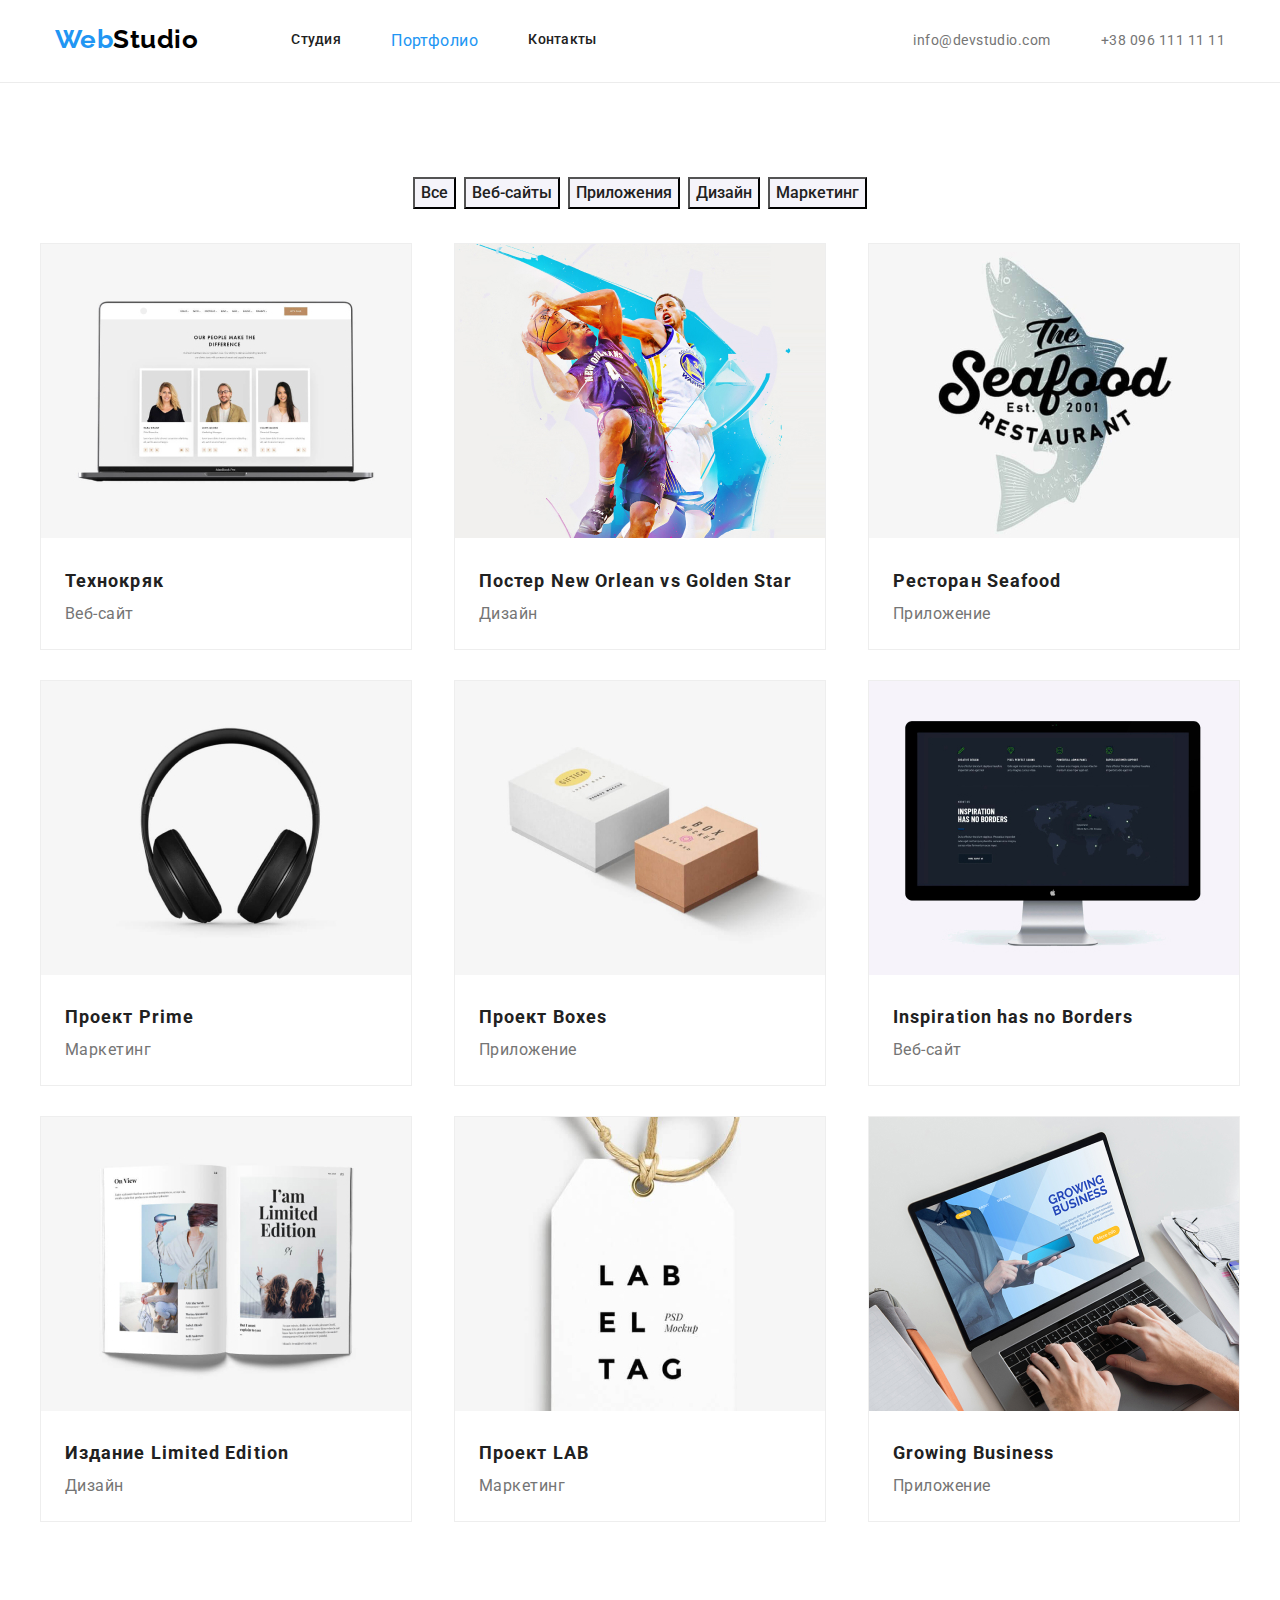
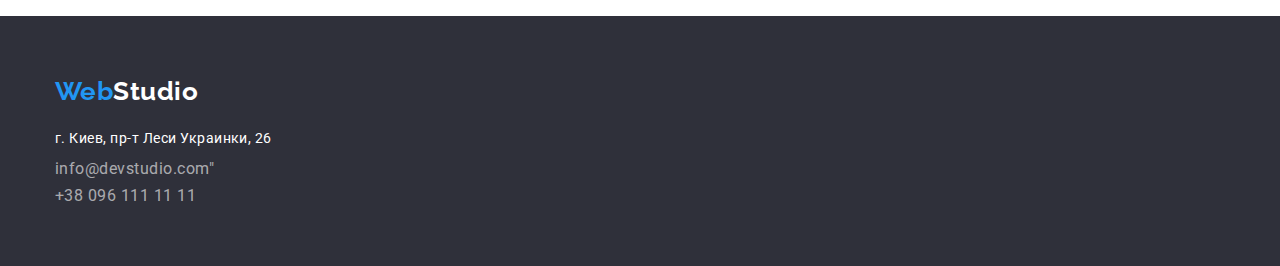
==== commit a7c266f1: "fixed margins" ====
--- a/portfolio.html
+++ b/portfolio.html
@@ -41,7 +41,7 @@
     <main>
         <section class="container portfolio">
            
-                <h1 hidden>list-of-services</h1>
+                <h1 class="visually-hidden">list-of-services</h1>
                 <ul class="list portfolio-btn">
                     <li><button type="button" class="button-secondary">Все</button></li>
                     <li><button type="button" class="button-secondary">Веб-сайты</button></li>
--- a/css/styles.css
+++ b/css/styles.css
@@ -54,7 +54,9 @@
   margin-right: 93px;
 }
 a.logo {
-  padding: 24px 0px 25px 0px;
+  /* padding: 24px 0px 25px 0px; */
+  padding-top: 24px;
+  padding-bottom: 25px;
 }
 .logo-color {
   color: #000000;
@@ -107,7 +109,7 @@
 .contacts {
   color: var(--primary-text-color);
   display: inline-block;
-  margin-left: 50px;
+  /* margin-left: 50px; */
   font-size: 14px;
   font-style: 500;
   line-height: 1.17;
@@ -129,6 +131,8 @@
   text-align: center;
   padding-top: 200px;
   padding-bottom: 200px;
+  padding-left: 15px;
+  padding-right: 15px;
 }
 .main-title {
   padding: 200px 252px 280px 252px;
@@ -149,6 +153,7 @@
   margin-top: 0; */
 }
 
+h1,
 h2,
 h3,
 p,
@@ -167,8 +172,23 @@
 /*=======  FEATURES ========= */
 
 /* features header */
+
+.visually-hidden {
+  position: absolute;
+  width: 1px;
+  height: 1px;
+  margin: -1px;
+  border: 0;
+  padding: 0;
+  
+  white-space: nowrap;
+  clip-path: inset(100%);
+  clip: rect(0 0 0 0);
+  overflow: hidden;
+}
 .container.features {
-  padding: 94px 0px;
+  padding-top: 94px;
+  padding-bottom: 94px;
 }
 
 .features-header {
@@ -207,8 +227,8 @@
   margin-bottom: 20px;
 } */
 
-.container.scope {
-  padding: 0px 0px 94px 0px;
+.scope {
+  padding-bottom:94px;
 }
 .section-title {
   color: var(--title-text-color);
@@ -247,7 +267,7 @@
   line-height: 1.87;
   letter-spacing: 0.06em;
   cursor: pointer;
-  /* margin-bottom: 200px; */
+  margin-top: 30px;
 }
 
 button {
@@ -256,19 +276,26 @@
 }
 
 /*=========== TEAM =============*/
-.container.team {
-  padding: 94px 0px;
-}
-
-.team {
+/* .container.team {
+  padding-top: 94px;
+  padding-bottom: 94px;
+   background-color: #f5f4fa;
+} */
+.team{
+background-color: #f5f4fa;
+padding-top: 94px;
+  padding-bottom: 94px;
+}
+/* 
+/* .team { */
   /* background-color: var(--primary-white-color); */
-  background-color: #f5f4fa;
-}
-/* .team-photo {
+  /* background-color: #f5f4fa; */ 
+
+.team-photo {
   background-color: #ffffff;
   border-bottom: rgba(0, 0, 0, 0.25) solid 4px;
   border-radius: 4px;
-} */
+}
 
 .team-photo{
   padding: 30px 0px;
@@ -276,13 +303,15 @@
 }
 .list.teamcards {
   display: flex;
-  justify-content: space-between;
+  /* justify-content: space-between; */
   flex-wrap: wrap;
 }
 
 .teamcards li{
-  width: 270px;
-}
+  /* width: 270px; */
+  margin-right: 30px;
+}
+
 .name {
   color: var(--title-text-color);
 
@@ -309,13 +338,18 @@
   justify-content: space-between;
   padding-bottom: 94px; */
 }
-/* .teamcards li:not(:last-child) {
+/* .teamcards:not(:last-child) {
   margin-right: 30px;
 } */
-
-.team-photo img {
+li.team-members{
+  margin-right: 30px;
+}
+ul.list.teamcards{
+  margin-left: -30px;
+}
+/* .team-photo img {
   margin-bottom: 30px;
-}
+} */
 .team-photo h3 {
   margin-bottom: 10px;
 }
@@ -325,10 +359,12 @@
 /* ======  FOOTER ========= */
 footer {
   background-color: #2f303a;
-}
-.container.footer{
+  padding-top: 60px;
+  padding-bottom: 60px;
+}
+/* .container.footer{
 padding: 60px 0px 60px 0px;
-}
+} */
 .address {
   color: var(--primary-background-color);
   font-style: normal;
@@ -336,7 +372,11 @@
   line-height: 1.71;
   display: inline-block;
 }
-
+.container.footer a{
+  margin-right: 0;
+  padding-bottom: 0px;
+  padding-top: 0px;
+}
 
 /* .footerlogo {
   padding-top: 60px;
@@ -353,6 +393,10 @@
 .list.addressfooter li:not(:last-child) {
   margin-bottom: 9px;
 }
+ul.list.addressfooter{
+  margin-top: 20px;
+}
+
 
 /* .footerlink a {
 display:block
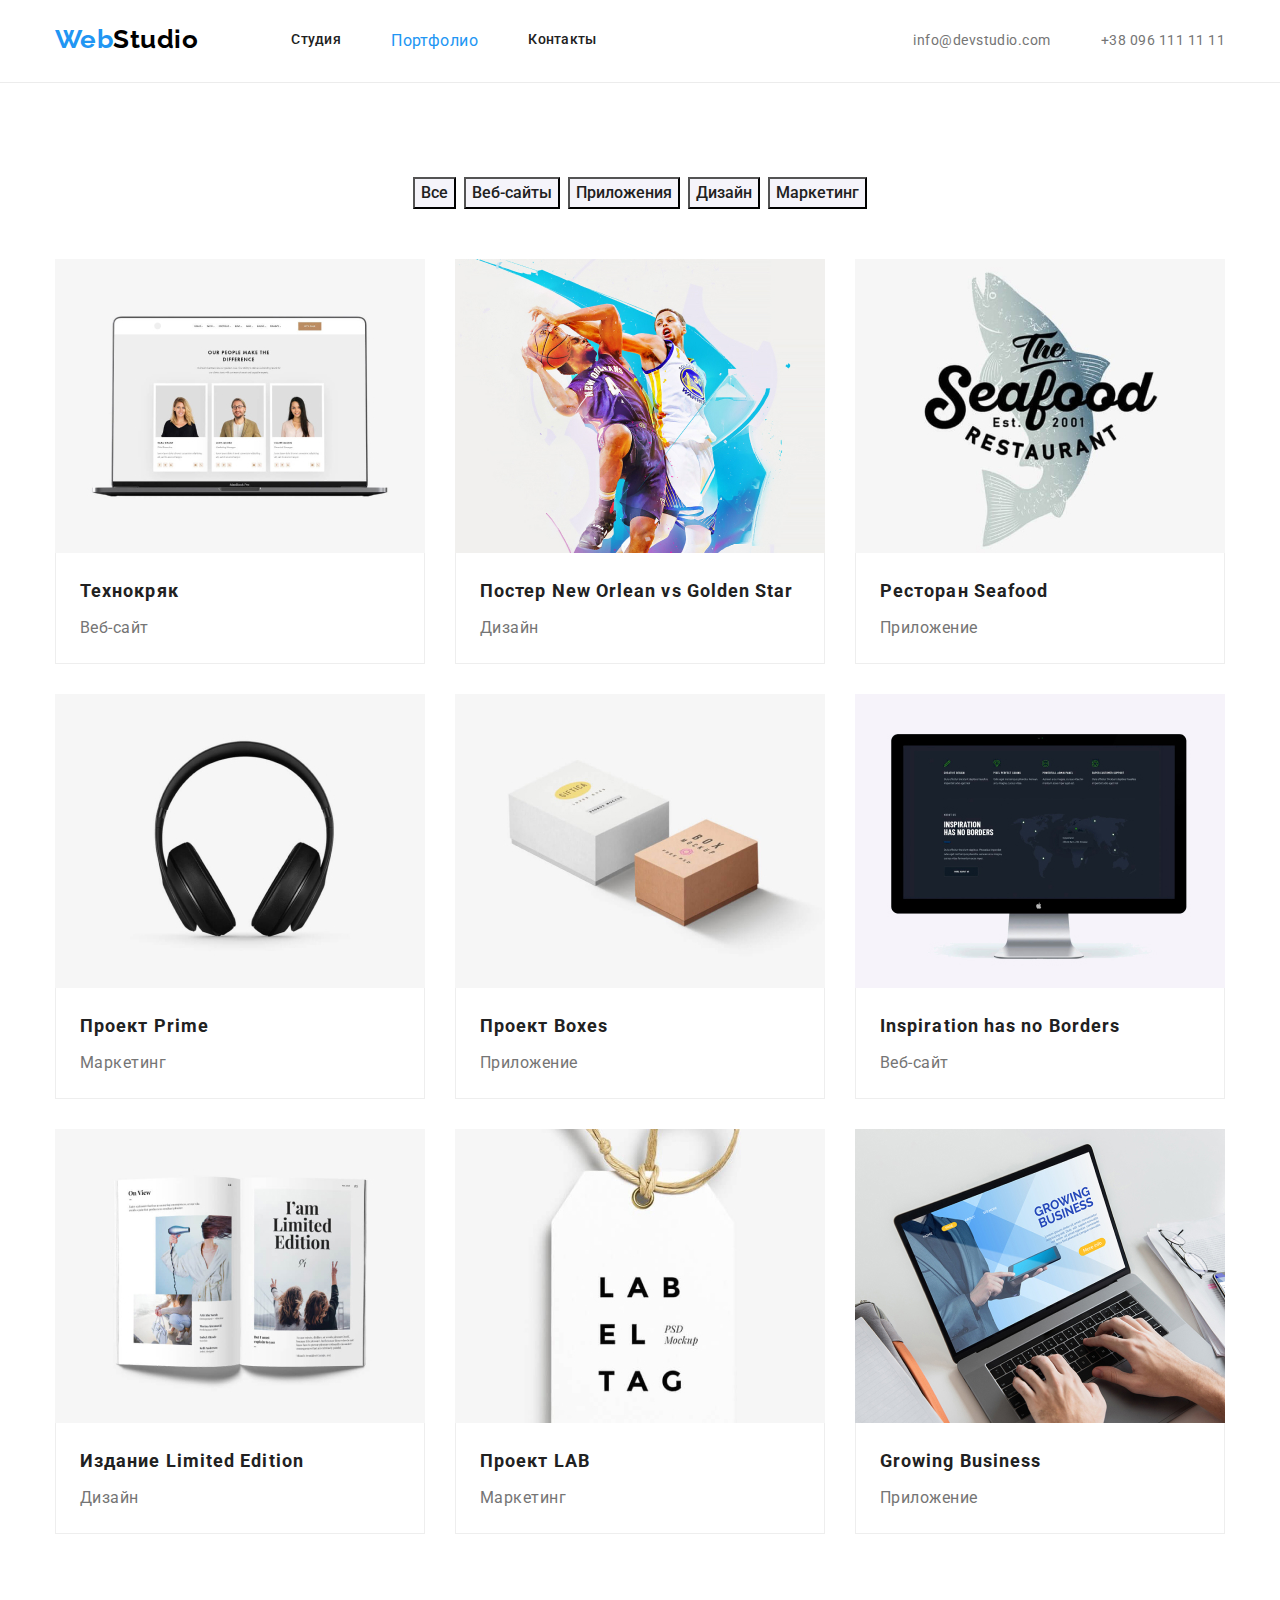
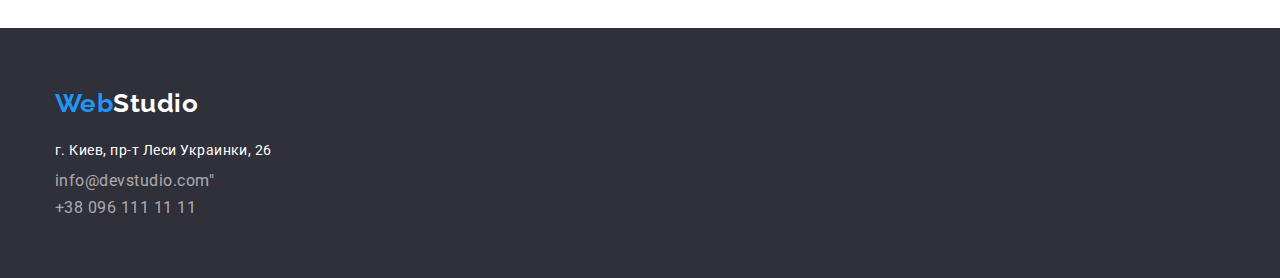
==== commit f0063033: "fixed div`s" ====
--- a/portfolio.html
+++ b/portfolio.html
@@ -39,8 +39,8 @@
         </div>
     </header>
     <main>
-        <section class="container portfolio">
-           
+        <section class="portfolio">
+        <div class="container">
                 <h1 class="visually-hidden">list-of-services</h1>
                 <ul class="list portfolio-btn">
                     <li><button type="button" class="button-secondary">Все</button></li>
@@ -50,7 +50,7 @@
                     <li><button type="button" class="button-secondary">Маркетинг</button></li>
                 </ul>
 
-                <div class="list-of-exmp">
+                
                     <ul class="list list-of-exmp">
                         <li class="item">
                             <img src="./images/team.jpg" alt="team" width="370">
@@ -120,27 +120,30 @@
                             </div>
                         </li>
                     </ul>
-                </div>
-            
+               
+            </div>
         </section>
     </main>
-    <footer>
-        <div class="container footer">
-
-            <a href="./index.html" class="logo">Web<span class="logo-color-footer">Studio</span></a>
-
-            <address>
-
-                <ul class="list addressfooter">
-                    <li class="footerlink"><a href="" class="address">г. Киев, пр-т Леси Украинки, 26</a></li>
-                    <li class="footerlink"><a href="mailto:info@devstudio.com" class="email">info@devstudio.com"</a>
-                        <br>
-                    </li>
-                    <li class="footerlink"><a href="tel:+380961111111" class="email">+38 096 111 11 11</a></li>
-                </ul>
-            </address>
-        </div>
-    </footer>
+<footer>
+    <div class="container footer">
+        <!-- <div class="footerlogo"> -->
+        <a href="./index.html" class="logo">Web<span class="logo-color-footer">Studio</span></a>
+        <!-- </div> -->
+        <address class="address-details">
+            <!-- <div class="addressfooter"> -->
+            <ul class="list addressfooter">
+                <li class="footerlink">
+                    <a href="https://www.google.com.ua/maps/place/%D0%B1%D1%83%D0%BB.+%D0%9B%D0%B5%D1%81%D0%B8+%D0%A3%D0%BA%D1%80%D0%B0%D0%B8%D0%BD%D0%BA%D0%B8,+26,+%D0%9A%D0%B8%D0%B5%D0%B2,+02000/@50.4265807,30.5361971,17z/data=!4m13!1m7!3m6!1s0x40d4cf0e033ecbe9:0x57a4dffefec77da0!2z0LHRg9C7LiDQm9C10YHQuCDQo9C60YDQsNC40L3QutC4LCAyNiwg0JrQuNC10LIsIDAyMDAw!3b1!8m2!3d50.4265807!4d30.5383858!3m4!1s0x40d4cf0e033ecbe9:0x57a4dffefec77da0!8m2!3d50.4265807!4d30.5383858?hl=ru"
+                        rel="noopener norefferer" class="address">г. Киев, пр-т Леси Украинки, 26</a>
+                </li>
+                <li class="footerlink"><a href="mailto:info@devstudio.com" class="email">info@devstudio.com"</a> <br>
+                </li>
+                <li class="footerlink"><a href="tel:+380961111111" class="email">+38 096 111 11 11</a></li>
+            </ul>
+            <!-- </div> -->
+        </address>
+    </div>
+</footer>
 
 </body>
 
--- a/css/styles.css
+++ b/css/styles.css
@@ -131,8 +131,8 @@
   text-align: center;
   padding-top: 200px;
   padding-bottom: 200px;
-  padding-left: 15px;
-  padding-right: 15px;
+  /* padding-left: 15px;
+  padding-right: 15px; */
 }
 .main-title {
   padding: 200px 252px 280px 252px;
@@ -166,7 +166,7 @@
 a {
   text-decoration: none;
 }
-*img {
+img {
   display: block;
 }
 /*=======  FEATURES ========= */
@@ -186,7 +186,7 @@
   clip: rect(0 0 0 0);
   overflow: hidden;
 }
-.container.features {
+.features {
   padding-top: 94px;
   padding-bottom: 94px;
 }
@@ -343,9 +343,10 @@
 } */
 li.team-members{
   margin-right: 30px;
+    width: 270px;
 }
 ul.list.teamcards{
-  margin-left: -30px;
+  margin-right: -30px;
 }
 /* .team-photo img {
   margin-bottom: 30px;
@@ -371,6 +372,10 @@
   font-size: 14px;
   line-height: 1.71;
   display: inline-block;
+ 
+}
+address{
+  margin-top: 20px;
 }
 .container.footer a{
   margin-right: 0;
@@ -378,37 +383,14 @@
   padding-top: 0px;
 }
 
-/* .footerlogo {
-  padding-top: 60px;
-  padding-bottom: 20px;
-  display: flex;
-} */
-/* .list.addressfooter {
-  margin-top: 20px;
-  /* padding-bottom: 60px; */
-
-/* .list.addressfooter li{
-  margin-bottom: 9px;
-} */
+
 .list.addressfooter li:not(:last-child) {
   margin-bottom: 9px;
 }
-ul.list.addressfooter{
+/* ul.list.addressfooter{
   margin-top: 20px;
-}
-
-
-/* .footerlink a {
-display:block
-}
-.footerlink a:not(:last-child) { */
-  /* display: block; */
-  /* padding-bottom: 9px;
-} */
-
-/* .addressfooter li {
-  padding-bottom: 9px;
-} */
+} */
+
 .email {
   color: rgba(255, 255, 255, 0.6);
   font-style: normal;
@@ -423,15 +405,16 @@
 
 /* ======  PORTFOLIO PAGE ======= */
 
-.container.portfolio{
-  padding: 94px 0px;
+.portfolio {
+  padding-top: 94px;
+  padding-bottom: 94px;
 }
 .nav-portfolio {
   display: flex;
 }
 ul.list.portfolio-btn {
   display: flex;
-  margin-bottom: 34px;
+  margin-bottom: 50px;
   /* padding-top: 94px; */
   justify-content: center;
 }
@@ -462,17 +445,26 @@
 ul.list-of-exmp {
   display: flex;
   flex-wrap: wrap;
-  justify-content: space-between;
-  }
+  margin-right: -30px;
+}
+
+li.item {
+  margin-right: 30px;
+  width: 370px;
+}
 
 .list-of-exmp > .item {
   flex-basis: calc(100% / 3 - 60px);
 }
 
-.port-description{
-padding: 20px 24px;
-
-}
+
+.port-description {
+  padding: 20px 24px;
+  border-bottom: #eeeeee solid 1px;
+  border-left: #eeeeee solid 1px;
+  border-right: #eeeeee solid 1px;
+}
+
 .portfolio-name {
   color: var(--title-text-color);
 
@@ -480,6 +472,7 @@
   font-size: 18px;
   line-height: 2;
   letter-spacing: 0.06em;
+  margin-bottom: 4px;
 }
 .portfolio-filter {
   color: var(--primary-text-color);
@@ -492,17 +485,8 @@
 li.item:nth-child(-n + 6){
   margin-bottom: 30px;
 }
-/* .list-of-exmp li :nth-last-child(-n + 3){
-  margin-bottom: 30px;
-} */
-/* .list-of-exmp li:nth-child(n + 7) {
-  margin-bottom: 0px;
-  padding-bottom: 94px;
-} */
-.item {
+
+/* .item {
   border: #eeeeee solid 1px;
-  /* margin-bottom: 30px; */
-}
-/* .port-description :nth-child(-n + 6){
-margin-bottom: 30px;
-} */
+  } */
+
